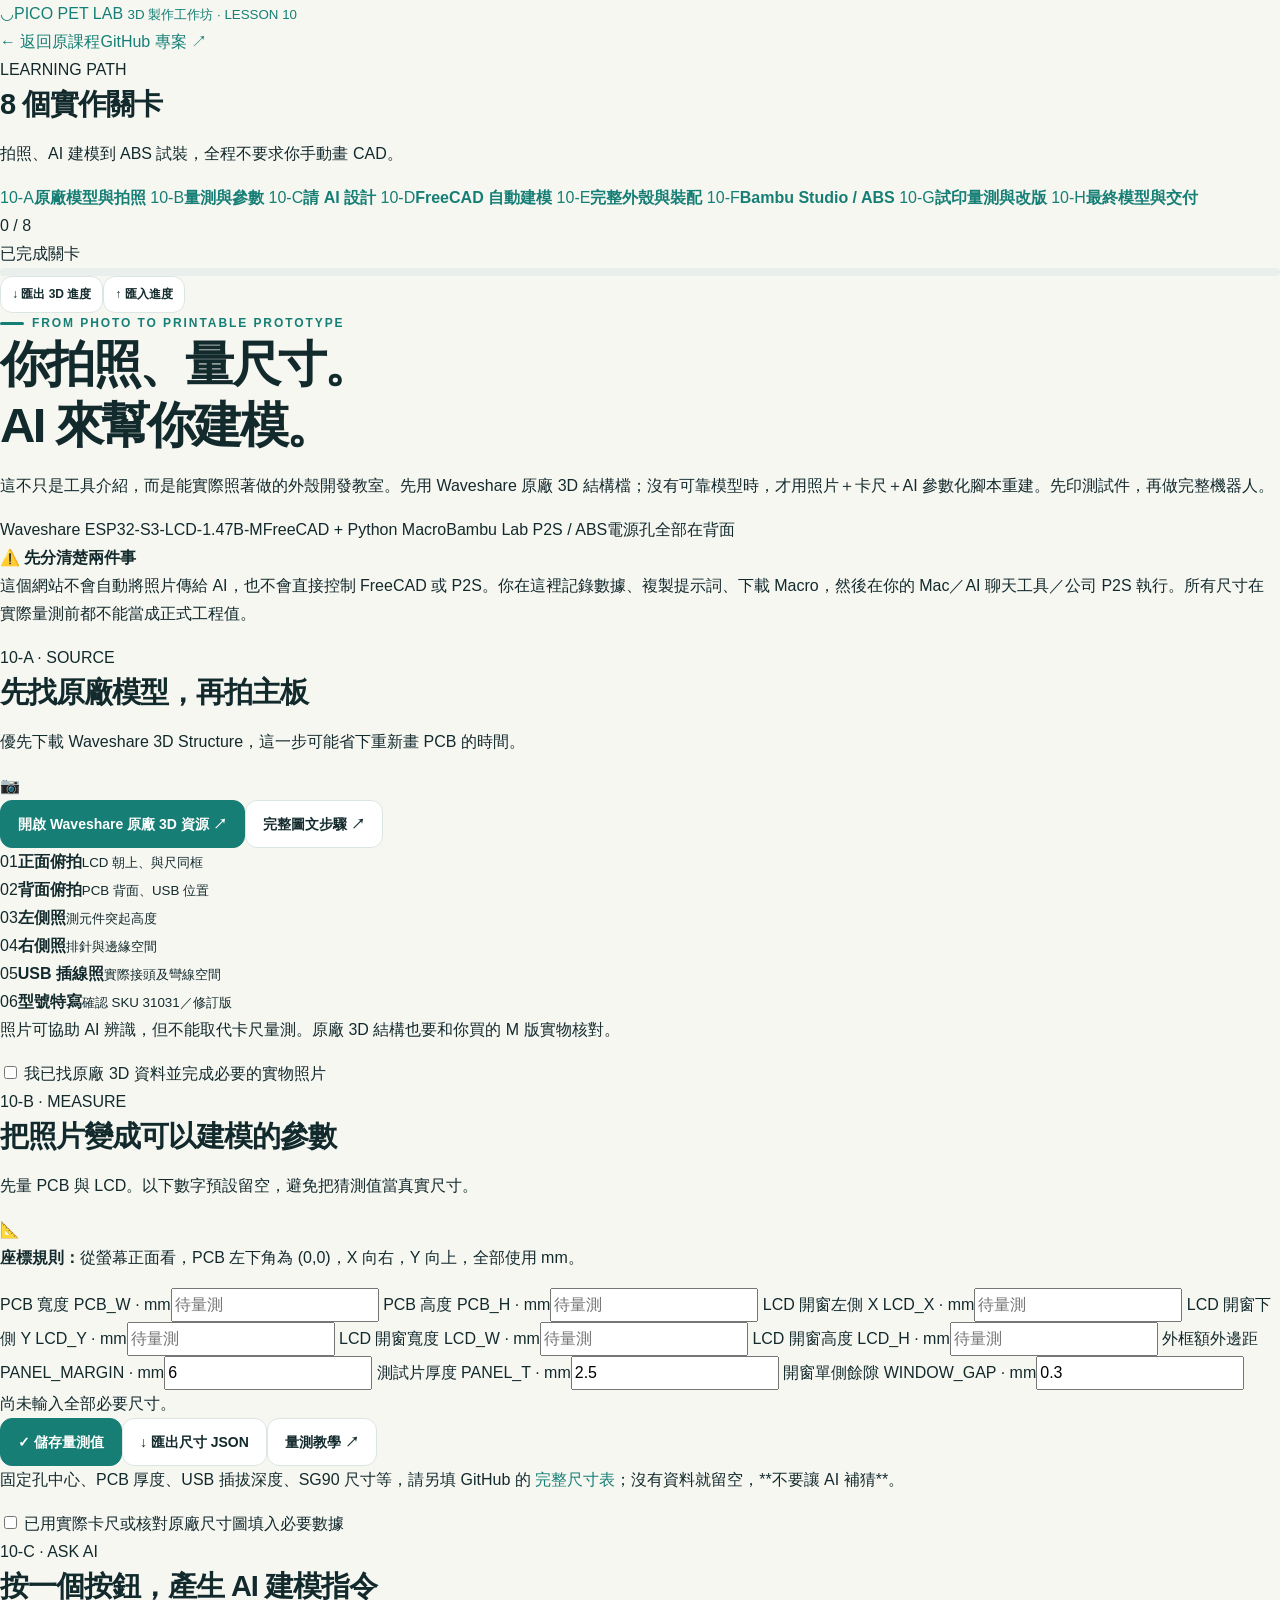
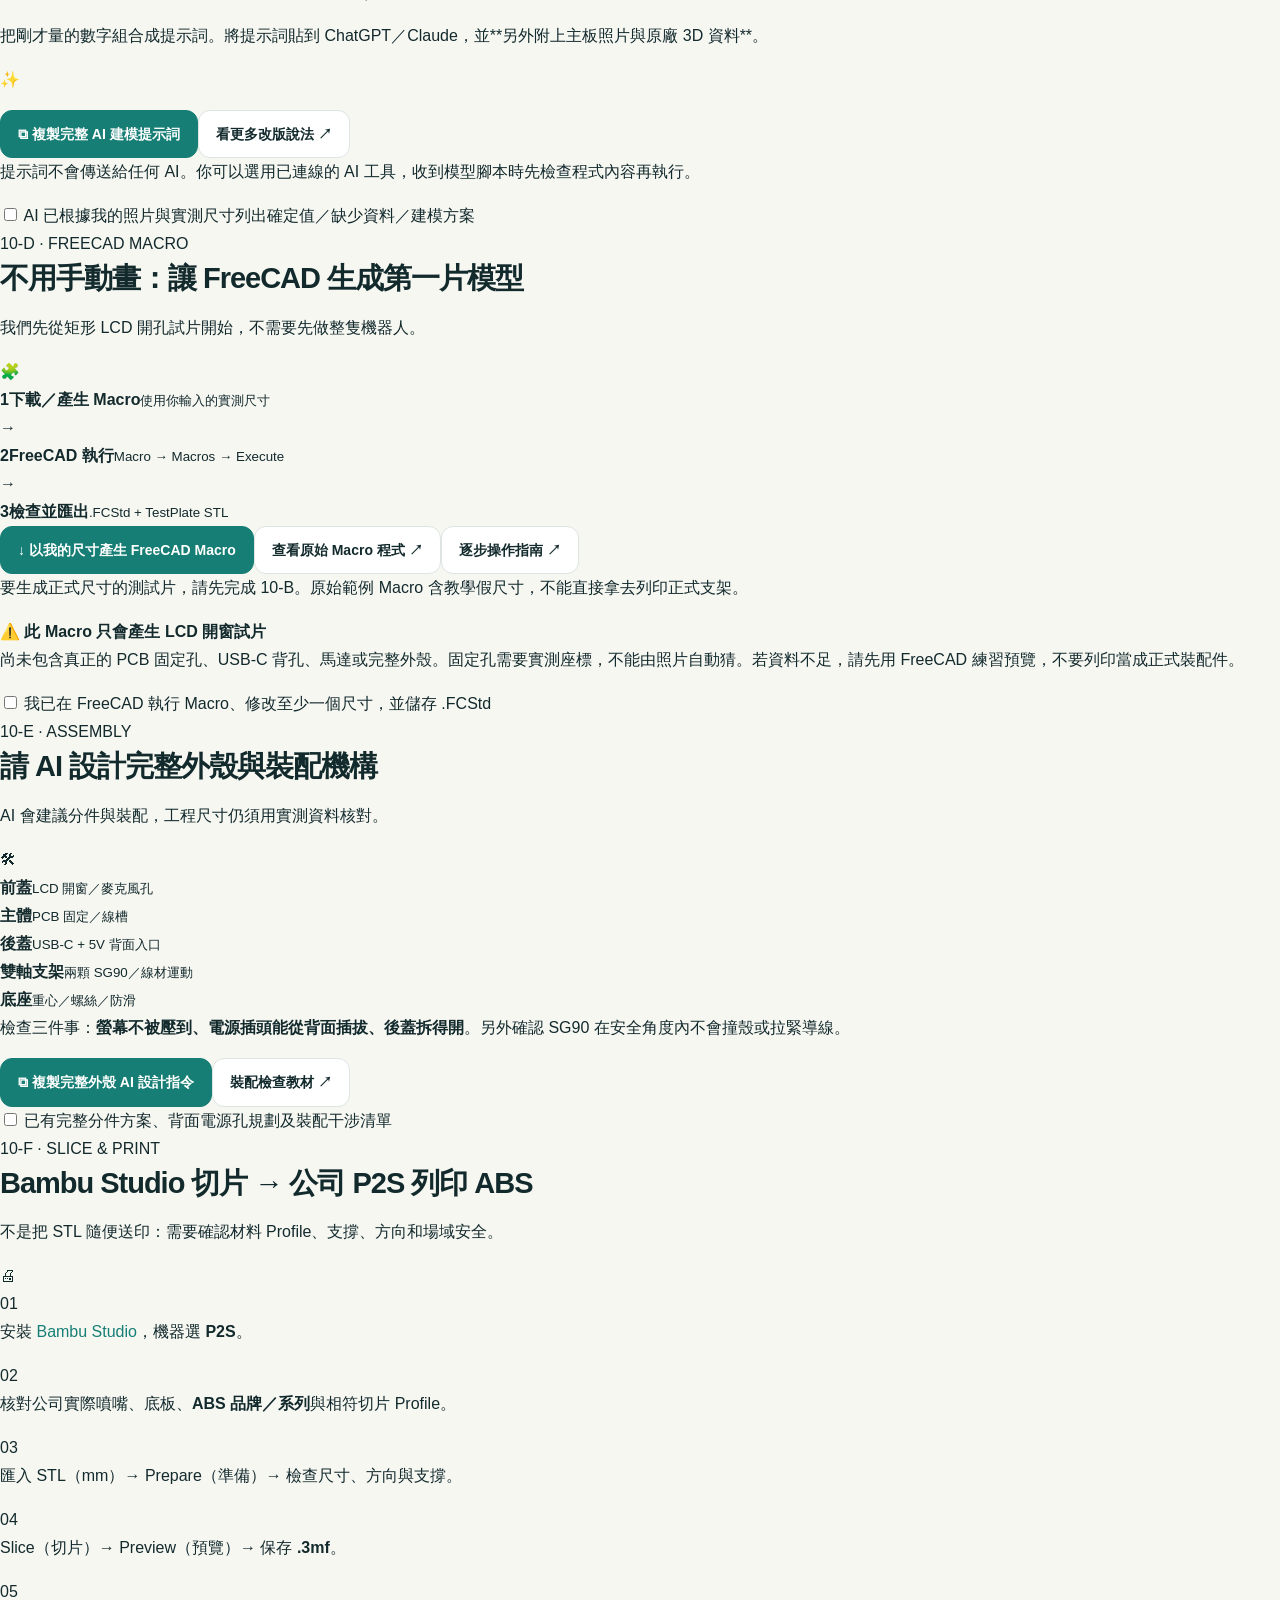
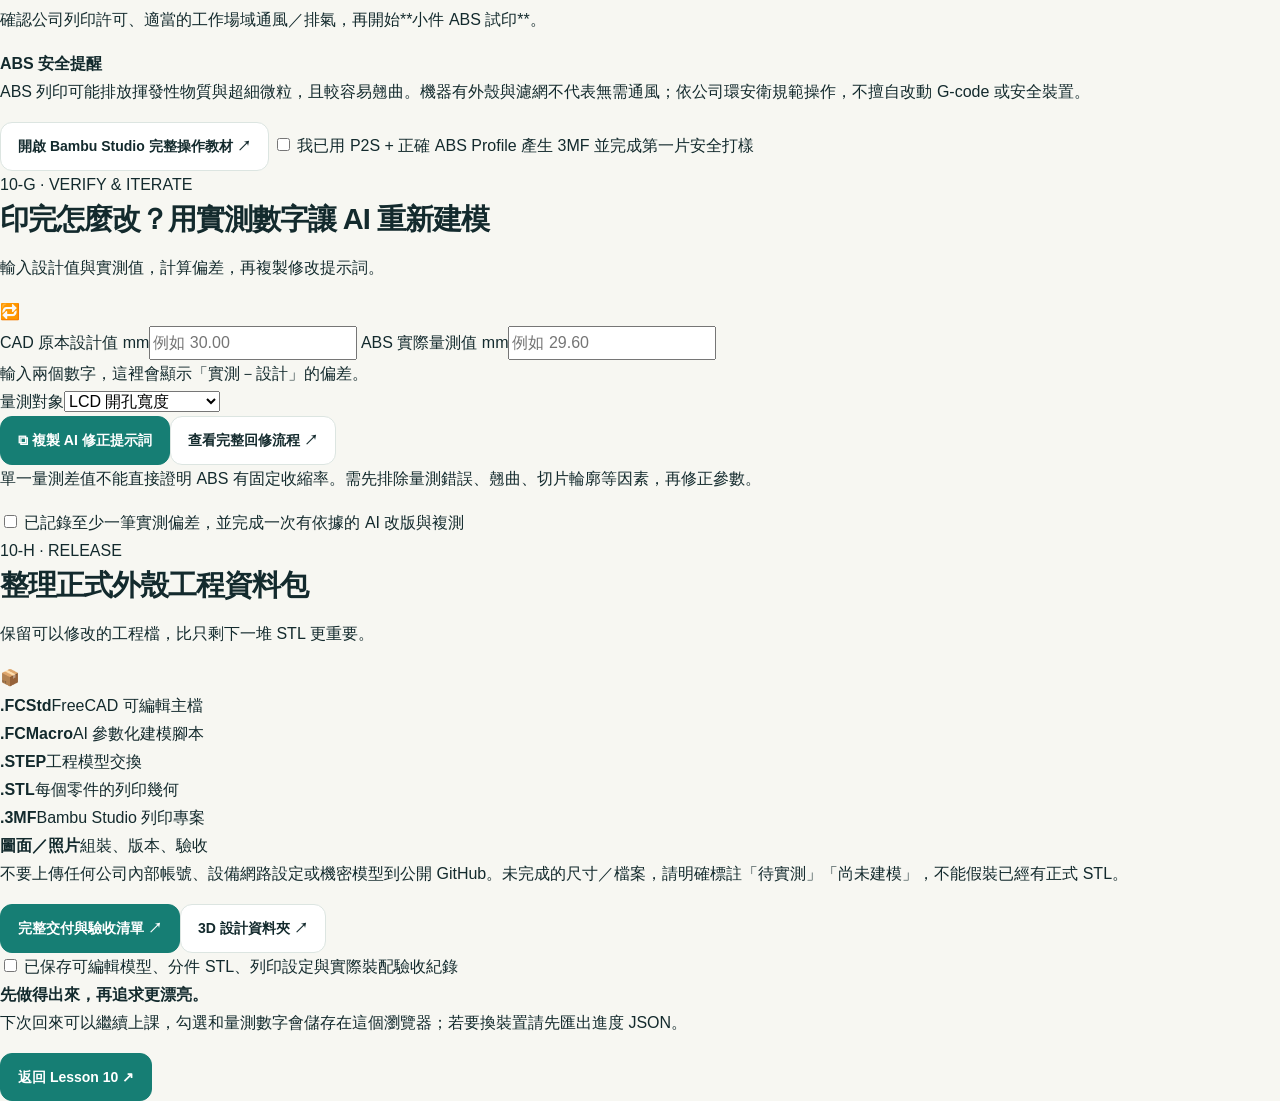
==== 3d-design/guide/index.html @ 080a6f8e "feat(3d): add dedicated eight-stage interactive 3D enclosure workshop" ====
<!doctype html>
<html lang="zh-Hant">
<head>
<meta charset="utf-8">
<meta name="viewport" content="width=device-width,initial-scale=1">
<meta name="theme-color" content="#122C32">
<title>Lesson 10 實作工作坊｜AI 建模 → FreeCAD → ABS / P2S</title>
<meta name="description" content="ESP32 AI 寵物 3D 外殼完整實作：照片、原廠模型、尺寸、AI 提示詞、FreeCAD Macro、ABS 試印與版本管理。">
<link rel="stylesheet" href="../../assets/style.css?v=20261112-desktop-v2">
<link rel="stylesheet" href="./guide.css?v=20261113-full3d-v1">
<script defer src="./guide.js?v=20261113-full3d-v1"></script>
</head>
<body>
<header class="workshop-top">
  <a class="workshop-brand" href="../../index.html"><span class="logo-sign">◡</span><span>PICO PET LAB <small>3D 製作工作坊 · LESSON 10</small></span></a>
  <div class="top-links"><a href="../../lessons/10.html">← 返回原課程</a><a href="https://github.com/wiselifeai/esp32-ai-pet" target="_blank" rel="noopener">GitHub 專案 ↗</a></div>
</header>
<div class="workshop-layout">
  <aside class="workshop-sidebar" aria-label="3D 製作關卡">
    <div class="side-eyebrow">LEARNING PATH</div>
    <h2>8 個實作關卡</h2>
    <p>拍照、AI 建模到 ABS 試裝，全程不要求你手動畫 CAD。</p>
    <nav class="step-nav">
      <a href="#step-a"><span>10-A</span><b>原廠模型與拍照</b><i class="step-led" data-led="a"></i></a>
      <a href="#step-b"><span>10-B</span><b>量測與參數</b><i class="step-led" data-led="b"></i></a>
      <a href="#step-c"><span>10-C</span><b>請 AI 設計</b><i class="step-led" data-led="c"></i></a>
      <a href="#step-d"><span>10-D</span><b>FreeCAD 自動建模</b><i class="step-led" data-led="d"></i></a>
      <a href="#step-e"><span>10-E</span><b>完整外殼與裝配</b><i class="step-led" data-led="e"></i></a>
      <a href="#step-f"><span>10-F</span><b>Bambu Studio / ABS</b><i class="step-led" data-led="f"></i></a>
      <a href="#step-g"><span>10-G</span><b>試印量測與改版</b><i class="step-led" data-led="g"></i></a>
      <a href="#step-h"><span>10-H</span><b>最終模型與交付</b><i class="step-led" data-led="h"></i></a>
    </nav>
    <div class="sidebar-summary"><div class="summary-number"><span id="done-count">0</span><span> / 8</span></div><div>已完成關卡</div><div class="progress-track"><div class="progress-fill" id="overall-bar"></div></div><button class="btn smallbtn" id="export-3d-progress">↓ 匯出 3D 進度</button><label class="btn smallbtn file-label" for="import-3d-progress">↑ 匯入進度</label><input type="file" id="import-3d-progress" accept=".json,application/json" hidden></div>
  </aside>
  <main class="workshop-main">
    <div class="workshop-intro">
      <div class="eyebrow">FROM PHOTO TO PRINTABLE PROTOTYPE</div>
      <h1>你拍照、量尺寸。<br><span>AI 來幫你建模。</span></h1>
      <p>這不只是工具介紹，而是能實際照著做的外殼開發教室。先用 Waveshare 原廠 3D 結構檔；沒有可靠模型時，才用照片＋卡尺＋AI 參數化腳本重建。先印測試件，再做完整機器人。</p>
      <div class="hero-tags"><span>Waveshare ESP32-S3-LCD-1.47B-M</span><span>FreeCAD + Python Macro</span><span>Bambu Lab P2S / ABS</span><span>電源孔全部在背面</span></div>
      <div class="notice"><strong>⚠️ 先分清楚兩件事</strong><p>這個網站不會自動將照片傳給 AI，也不會直接控制 FreeCAD 或 P2S。你在這裡記錄數據、複製提示詞、下載 Macro，然後在你的 Mac／AI 聊天工具／公司 P2S 執行。所有尺寸在實際量測前都不能當成正式工程值。</p></div>
    </div>
    <div class="workshop-content">
      <section id="step-a" class="workshop-card" data-step="a">
        <div class="step-head"><div><span class="step-tag">10-A · SOURCE</span><h2>先找原廠模型，再拍主板</h2><p>優先下載 Waveshare 3D Structure，這一步可能省下重新畫 PCB 的時間。</p></div><span class="step-emoji">📷</span></div>
        <div class="action-row"><a class="btn primary" href="https://docs.waveshare.com/ESP32-S3-LCD-1.47B/Resources-And-Documents" target="_blank" rel="noopener">開啟 Waveshare 原廠 3D 資源 ↗</a><a class="btn" href="../tutorials/01_照片蒐集與原廠模型.md" target="_blank">完整圖文步驟 ↗</a></div>
        <div class="photo-grid">
          <div><span>01</span><strong>正面俯拍</strong><small>LCD 朝上、與尺同框</small></div>
          <div><span>02</span><strong>背面俯拍</strong><small>PCB 背面、USB 位置</small></div>
          <div><span>03</span><strong>左側照</strong><small>測元件突起高度</small></div>
          <div><span>04</span><strong>右側照</strong><small>排針與邊緣空間</small></div>
          <div><span>05</span><strong>USB 插線照</strong><small>實際接頭及彎線空間</small></div>
          <div><span>06</span><strong>型號特寫</strong><small>確認 SKU 31031／修訂版</small></div>
        </div>
        <p class="note">照片可協助 AI 辨識，但不能取代卡尺量測。原廠 3D 結構也要和你買的 M 版實物核對。</p>
        <label class="step-check"><input type="checkbox" data-finished="a"> 我已找原廠 3D 資料並完成必要的實物照片</label>
      </section>

      <section id="step-b" class="workshop-card" data-step="b">
        <div class="step-head"><div><span class="step-tag">10-B · MEASURE</span><h2>把照片變成可以建模的參數</h2><p>先量 PCB 與 LCD。以下數字預設留空，避免把猜測值當真實尺寸。</p></div><span class="step-emoji">📐</span></div>
        <p class="axis-hint"><strong>座標規則：</strong>從螢幕正面看，PCB 左下角為 (0,0)，X 向右，Y 向上，全部使用 mm。</p>
        <div class="form-grid">
          <label>PCB 寬度 <span>PCB_W · mm</span><input data-dim="PCB_W" type="number" step="0.01" min="0" placeholder="待量測"></label>
          <label>PCB 高度 <span>PCB_H · mm</span><input data-dim="PCB_H" type="number" step="0.01" min="0" placeholder="待量測"></label>
          <label>LCD 開窗左側 X <span>LCD_X · mm</span><input data-dim="LCD_X" type="number" step="0.01" min="0" placeholder="待量測"></label>
          <label>LCD 開窗下側 Y <span>LCD_Y · mm</span><input data-dim="LCD_Y" type="number" step="0.01" min="0" placeholder="待量測"></label>
          <label>LCD 開窗寬度 <span>LCD_W · mm</span><input data-dim="LCD_W" type="number" step="0.01" min="0" placeholder="待量測"></label>
          <label>LCD 開窗高度 <span>LCD_H · mm</span><input data-dim="LCD_H" type="number" step="0.01" min="0" placeholder="待量測"></label>
          <label>外框額外邊距 <span>PANEL_MARGIN · mm</span><input data-dim="PANEL_MARGIN" type="number" step="0.1" min="0" value="6"></label>
          <label>測試片厚度 <span>PANEL_T · mm</span><input data-dim="PANEL_T" type="number" step="0.1" min="0" value="2.5"></label>
          <label>開窗單側餘隙 <span>WINDOW_GAP · mm</span><input data-dim="WINDOW_GAP" type="number" step="0.05" min="0" value="0.3"></label>
        </div>
        <div id="dims-validation" role="status" class="validation-area">尚未輸入全部必要尺寸。</div>
        <div class="dimensions-actions"><button id="save-dims" class="btn primary">✓ 儲存量測值</button><button id="download-dims" class="btn">↓ 匯出尺寸 JSON</button><a class="btn" href="../tutorials/02_尺寸量測與座標.md" target="_blank">量測教學 ↗</a></div>
        <p class="note">固定孔中心、PCB 厚度、USB 插拔深度、SG90 尺寸等，請另填 GitHub 的 <a href="../specs/measurements.md">完整尺寸表</a>；沒有資料就留空，**不要讓 AI 補猜**。</p>
        <label class="step-check"><input type="checkbox" data-finished="b"> 已用實際卡尺或核對原廠尺寸圖填入必要數據</label>
      </section>

      <section id="step-c" class="workshop-card" data-step="c">
        <div class="step-head"><div><span class="step-tag">10-C · ASK AI</span><h2>按一個按鈕，產生 AI 建模指令</h2><p>把剛才量的數字組合成提示詞。將提示詞貼到 ChatGPT／Claude，並**另外附上主板照片與原廠 3D 資料**。</p></div><span class="step-emoji">✨</span></div>
        <div class="prompt-box"><pre id="prompt-preview" aria-label="AI 建模提示詞"></pre></div>
        <div class="action-row"><button id="copy-prompt" class="btn primary">⧉ 複製完整 AI 建模提示詞</button><a href="../tutorials/03_AI生成建模規格與提示詞.md" class="btn" target="_blank">看更多改版說法 ↗</a></div>
        <p class="note">提示詞不會傳送給任何 AI。你可以選用已連線的 AI 工具，收到模型腳本時先檢查程式內容再執行。</p>
        <label class="step-check"><input type="checkbox" data-finished="c"> AI 已根據我的照片與實測尺寸列出確定值／缺少資料／建模方案</label>
      </section>

      <section id="step-d" class="workshop-card" data-step="d">
        <div class="step-head"><div><span class="step-tag">10-D · FREECAD MACRO</span><h2>不用手動畫：讓 FreeCAD 生成第一片模型</h2><p>我們先從矩形 LCD 開孔試片開始，不需要先做整隻機器人。</p></div><span class="step-emoji">🧩</span></div>
        <div class="flow-panel">
          <div><b>1</b><strong>下載／產生 Macro</strong><small>使用你輸入的實測尺寸</small></div>
          <span>→</span>
          <div><b>2</b><strong>FreeCAD 執行</strong><small>Macro → Macros → Execute</small></div>
          <span>→</span>
          <div><b>3</b><strong>檢查並匯出</strong><small>.FCStd + TestPlate STL</small></div>
        </div>
        <div class="action-row"><button id="download-macro" class="btn primary">↓ 以我的尺寸產生 FreeCAD Macro</button><a class="btn" href="../freecad/LCD_Window_Test.FCMacro" target="_blank">查看原始 Macro 程式 ↗</a><a class="btn" href="../tutorials/04_FreeCAD執行與修正.md" target="_blank">逐步操作指南 ↗</a></div>
        <p id="macro-status" class="validation-area" role="status">要生成正式尺寸的測試片，請先完成 10-B。原始範例 Macro 含教學假尺寸，不能直接拿去列印正式支架。</p>
        <div class="notice"><strong>⚠️ 此 Macro 只會產生 LCD 開窗試片</strong><p>尚未包含真正的 PCB 固定孔、USB-C 背孔、馬達或完整外殼。固定孔需要實測座標，不能由照片自動猜。若資料不足，請先用 FreeCAD 練習預覽，不要列印當成正式裝配件。</p></div>
        <label class="step-check"><input type="checkbox" data-finished="d"> 我已在 FreeCAD 執行 Macro、修改至少一個尺寸，並儲存 .FCStd</label>
      </section>

      <section id="step-e" class="workshop-card" data-step="e">
        <div class="step-head"><div><span class="step-tag">10-E · ASSEMBLY</span><h2>請 AI 設計完整外殼與裝配機構</h2><p>AI 會建議分件與裝配，工程尺寸仍須用實測資料核對。</p></div><span class="step-emoji">🛠</span></div>
        <div class="parts-grid"><div><strong>前蓋</strong><small>LCD 開窗／麥克風孔</small></div><div><strong>主體</strong><small>PCB 固定／線槽</small></div><div><strong>後蓋</strong><small>USB-C + 5V 背面入口</small></div><div><strong>雙軸支架</strong><small>兩顆 SG90／線材運動</small></div><div><strong>底座</strong><small>重心／螺絲／防滑</small></div></div>
        <p>檢查三件事：<strong>螢幕不被壓到、電源插頭能從背面插拔、後蓋拆得開</strong>。另外確認 SG90 在安全角度內不會撞殼或拉緊導線。</p>
        <div class="action-row"><button id="copy-assembly" class="btn primary">⧉ 複製完整外殼 AI 設計指令</button><a class="btn" href="../tutorials/05_外殼分件與裝配檢查.md" target="_blank">裝配檢查教材 ↗</a></div>
        <label class="step-check"><input type="checkbox" data-finished="e"> 已有完整分件方案、背面電源孔規劃及裝配干涉清單</label>
      </section>

      <section id="step-f" class="workshop-card" data-step="f">
        <div class="step-head"><div><span class="step-tag">10-F · SLICE & PRINT</span><h2>Bambu Studio 切片 → 公司 P2S 列印 ABS</h2><p>不是把 STL 隨便送印：需要確認材料 Profile、支撐、方向和場域安全。</p></div><span class="step-emoji">🖨</span></div>
        <div class="mini-steps">
          <div><span>01</span><p>安裝 <a href="https://bambulab.com/en/download/studio" target="_blank" rel="noopener">Bambu Studio</a>，機器選 <strong>P2S</strong>。</p></div>
          <div><span>02</span><p>核對公司實際噴嘴、底板、<strong>ABS 品牌／系列</strong>與相符切片 Profile。</p></div>
          <div><span>03</span><p>匯入 STL（mm）→ Prepare（準備）→ 檢查尺寸、方向與支撐。</p></div>
          <div><span>04</span><p>Slice（切片）→ Preview（預覽）→ 保存 <strong>.3mf</strong>。</p></div>
          <div><span>05</span><p>確認公司列印許可、適當的工作場域通風／排氣，再開始**小件 ABS 試印**。</p></div>
        </div>
        <div class="notice"><strong>ABS 安全提醒</strong><p>ABS 列印可能排放揮發性物質與超細微粒，且較容易翹曲。機器有外殼與濾網不代表無需通風；依公司環安衛規範操作，不擅自改動 G-code 或安全裝置。</p></div>
        <a class="btn" href="../tutorials/06_BambuStudio_ABS列印.md" target="_blank">開啟 Bambu Studio 完整操作教材 ↗</a>
        <label class="step-check"><input type="checkbox" data-finished="f"> 我已用 P2S + 正確 ABS Profile 產生 3MF 並完成第一片安全打樣</label>
      </section>

      <section id="step-g" class="workshop-card" data-step="g">
        <div class="step-head"><div><span class="step-tag">10-G · VERIFY & ITERATE</span><h2>印完怎麼改？用實測數字讓 AI 重新建模</h2><p>輸入設計值與實測值，計算偏差，再複製修改提示詞。</p></div><span class="step-emoji">🔁</span></div>
        <div class="form-grid compact">
          <label>CAD 原本設計值 <span>mm</span><input id="test-designed" type="number" min="0" step="0.01" placeholder="例如 30.00"></label>
          <label>ABS 實際量測值 <span>mm</span><input id="test-measured" type="number" min="0" step="0.01" placeholder="例如 29.60"></label>
        </div>
        <div id="error-result" class="error-card">輸入兩個數字，這裡會顯示「實測－設計」的偏差。</div>
        <label class="field-label" for="test-feature">量測對象</label><select id="test-feature"><option>LCD 開孔寬度</option><option>LCD 開孔高度</option><option>PCB 固定孔中心距</option><option>USB-C 背面開孔</option><option>SG90 支架尺寸</option></select>
        <div class="action-row"><button id="copy-revision" class="btn primary">⧉ 複製 AI 修正提示詞</button><a href="../tutorials/07_ABS試印回修循環.md" class="btn" target="_blank">查看完整回修流程 ↗</a></div>
        <p class="note">單一量測差值不能直接證明 ABS 有固定收縮率。需先排除量測錯誤、翹曲、切片輪廓等因素，再修正參數。</p>
        <label class="step-check"><input type="checkbox" data-finished="g"> 已記錄至少一筆實測偏差，並完成一次有依據的 AI 改版與複測</label>
      </section>

      <section id="step-h" class="workshop-card" data-step="h">
        <div class="step-head"><div><span class="step-tag">10-H · RELEASE</span><h2>整理正式外殼工程資料包</h2><p>保留可以修改的工程檔，比只剩下一堆 STL 更重要。</p></div><span class="step-emoji">📦</span></div>
        <div class="release-grid"><div><strong>.FCStd</strong><span>FreeCAD 可編輯主檔</span></div><div><strong>.FCMacro</strong><span>AI 參數化建模腳本</span></div><div><strong>.STEP</strong><span>工程模型交換</span></div><div><strong>.STL</strong><span>每個零件的列印幾何</span></div><div><strong>.3MF</strong><span>Bambu Studio 列印專案</span></div><div><strong>圖面／照片</strong><span>組裝、版本、驗收</span></div></div>
        <p class="note">不要上傳任何公司內部帳號、設備網路設定或機密模型到公開 GitHub。未完成的尺寸／檔案，請明確標註「待實測」「尚未建模」，不能假裝已經有正式 STL。</p>
        <div class="action-row"><a href="../tutorials/08_版本管理與最終交付.md" class="btn primary" target="_blank">完整交付與驗收清單 ↗</a><a class="btn" href="../README.md" target="_blank">3D 設計資料夾 ↗</a></div>
        <label class="step-check"><input type="checkbox" data-finished="h"> 已保存可編輯模型、分件 STL、列印設定與實際裝配驗收紀錄</label>
      </section>
      <div class="finish-footer"><div><strong>先做得出來，再追求更漂亮。</strong><p>下次回來可以繼續上課，勾選和量測數字會儲存在這個瀏覽器；若要換裝置請先匯出進度 JSON。</p></div><a href="../../lessons/10.html" class="btn primary">返回 Lesson 10 ↗</a></div>
    </div>
  </main>
</div>
<div class="toast" id="guide-toast" role="status" aria-live="polite"></div>
<noscript><div class="no-js">互動功能需要啟用 JavaScript；你仍可透過 <a href="../tutorials/01_照片蒐集與原廠模型.md">GitHub Markdown 教材</a>閱讀完整步驟。</div></noscript>
</body>
</html>
---- assets/style.css ----
:root{--bg:#f7f7f2;--surface:#fff;--surface2:#f0f4f2;--surface3:#e9efec;--ink:#132a2d;--muted:#617679;--line:#dce5e1;--teal:#167f75;--teal2:#e5f5f1;--orange:#ed9e67;--dark:#102b32;--shadow:0 12px 32px rgba(16,49,48,.06);--r:21px;--font:-apple-system,BlinkMacSystemFont,"Noto Sans TC","PingFang TC","Microsoft JhengHei",sans-serif}
*{box-sizing:border-box}html{scroll-behavior:smooth}body{margin:0;background:var(--bg);font-family:var(--font);font-size:16px;line-height:1.75;color:var(--ink)}button,input,textarea,select{font:inherit}button{cursor:pointer}a{color:var(--teal);text-decoration:none}a:hover{text-decoration:underline}button:focus-visible,a:focus-visible,input:focus-visible,textarea:focus-visible,select:focus-visible{outline:3px solid #ffbc80;outline-offset:3px}::selection{background:#bfe9df}
body.dark{--bg:#111d21;--surface:#1b2b30;--surface2:#20363a;--surface3:#2e4448;--ink:#edf6f2;--muted:#b1c5c3;--line:#375057;--teal:#7cdbca;--teal2:#233c3b;--dark:#0b1f25;--shadow:none}
.layout{display:grid;grid-template-columns:268px minmax(0,1fr);min-height:100vh}
.sidebar{background:var(--surface);border-right:1px solid var(--line);position:sticky;top:0;height:100vh;overflow-y:auto;display:flex;flex-direction:column;padding:24px 17px;z-index:10}
.brand{display:flex;gap:12px;align-items:center;padding:4px 9px 20px;font-size:18px;font-weight:900;color:var(--ink);letter-spacing:-.03em}.brand:hover{text-decoration:none}.brand .brandmark{width:41px;height:41px;flex:none;background:#183e42;color:#b5f5e8;border-radius:15px;display:grid;place-items:center;font-size:25px;transform:rotate(-5deg)}.brand small{font-size:11px;letter-spacing:.12em;color:var(--muted);display:block;font-weight:600;line-height:1.3}
.side-label{text-transform:uppercase;font-size:11px;letter-spacing:.16em;font-weight:800;color:var(--muted);padding:10px 14px}.nav-link{display:flex;align-items:center;gap:11px;border-radius:12px;padding:9px 12px;color:var(--muted);font-size:14px;font-weight:600;transition:background .2s,color .2s}.nav-link:hover{background:var(--surface2);color:var(--ink);text-decoration:none}.nav-link.active{background:var(--teal2);color:var(--teal)}.nav-num{font-size:11px;width:27px;flex:none;color:inherit;font-variant-numeric:tabular-nums}.nav-done{margin-left:auto;color:#399d88;font-size:15px}.side-spacer{flex:1}.side-foot{margin-top:18px;border-top:1px solid var(--line);padding:18px 12px 8px;color:var(--muted);font-size:12px}.side-foot a{font-weight:700}
.main{min-width:0}.topbar{position:sticky;top:0;z-index:6;height:72px;padding:12px clamp(20px,4.2vw,64px);display:flex;align-items:center;gap:16px;background:color-mix(in srgb,var(--bg),transparent 6%);backdrop-filter:blur(12px);border-bottom:1px solid var(--line)}.breadcrumb{font-size:13px;color:var(--muted);font-weight:700;white-space:nowrap;overflow:hidden;text-overflow:ellipsis}.top-actions{margin-left:auto;display:flex;align-items:center;gap:8px}.icon-btn{background:var(--surface);border:1px solid var(--line);color:var(--ink);border-radius:12px;width:40px;height:40px;display:grid;place-items:center;font-size:18px}.icon-btn:hover{background:var(--surface2)}.menu-btn{display:none}
.container{max-width:1130px;margin:0 auto;padding:38px clamp(20px,4.2vw,64px) 88px}.eyebrow{font-size:12px;font-weight:800;text-transform:uppercase;letter-spacing:.16em;color:var(--teal);display:flex;align-items:center;gap:8px}.eyebrow:before{content:"";width:24px;height:3px;border-radius:2px;background:var(--teal)}
h1,h2,h3,p{margin-top:0}h1{font-size:clamp(30px,4.5vw,49px);line-height:1.25;letter-spacing:-.055em;font-weight:850;margin-bottom:16px}h2{font-size:clamp(22px,2.4vw,29px);line-height:1.4;letter-spacing:-.035em;margin-bottom:15px}h3{font-size:18px;line-height:1.4;margin-bottom:10px}.lede{font-size:17px;line-height:1.85;color:var(--muted);max-width:720px}.muted{color:var(--muted)}.small{font-size:13px}.bold{font-weight:750}
.hero{background:var(--dark);color:#f3fcf9;border-radius:30px;padding:clamp(24px,4vw,46px);min-height:304px;display:grid;grid-template-columns:1.4fr 1fr;gap:18px;overflow:hidden;position:relative}.hero:after{content:"";position:absolute;width:360px;height:360px;right:-125px;top:-155px;border-radius:50%;border:64px solid rgba(124,219,202,.07)}.hero h1{color:white}.hero .lede{color:#afc5c4}.hero .eyebrow{color:#84dfcb}.hero .eyebrow:before{background:#84dfcb}.hero-actions{display:flex;gap:10px;flex-wrap:wrap;margin-top:23px}.hero-art{display:grid;place-items:center;position:relative;z-index:1}
.pet-shell{position:relative;width:182px;height:160px;background:#f6f5ec;border-radius:58px 58px 46px 46px;box-shadow:inset -11px -10px 0 #d7e3db,0 19px 0 -10px #799492;display:grid;place-items:center;transform:rotate(-5deg);animation:float 4s ease-in-out infinite}.pet-screen{width:143px;height:121px;background:#203f46;border-radius:29px;display:flex;flex-direction:column;align-items:center;justify-content:center;gap:15px}.pet-eyes{display:flex;gap:36px}.pet-eyes i{display:block;width:18px;height:29px;border-radius:20px;background:#8de9d8;box-shadow:0 0 15px #69cfbe55;animation:blink 5s ease-in-out infinite}.pet-mouth{width:24px;height:12px;border-bottom:4px solid #ffc7a4;border-radius:0 0 20px 20px}.pet-feet{height:18px;width:125px;border-radius:6px 6px 14px 14px;background:#8aa4a0;position:absolute;bottom:-23px;left:30px}@keyframes float{50%{transform:translateY(-8px) rotate(-4deg)}}@keyframes blink{0%,91%,96%,100%{transform:scaleY(1)}93%{transform:scaleY(.12)}}
.btn{display:inline-flex;align-items:center;gap:7px;justify-content:center;padding:11px 17px;border:1px solid var(--line);border-radius:12px;background:var(--surface);color:var(--ink);font-weight:750;font-size:14px;min-height:42px;transition:transform .16s,background .16s;text-decoration:none}.btn:hover{transform:translateY(-1px);text-decoration:none;background:var(--surface2)}.btn.primary{background:#167e74;border-color:#167e74;color:#fff}.btn.primary:hover{background:#0b625a}.btn.on-dark{background:#b9f0df;color:#123836;border-color:#b9f0df}.btn.smallbtn{padding:7px 11px;font-size:12px;min-height:34px}.btn.danger{color:#b24c39}.btn:disabled{cursor:not-allowed;opacity:.5}.pill{border-radius:20px;background:var(--teal2);color:var(--teal);font-weight:800;font-size:12px;padding:5px 10px;white-space:nowrap}.pill.warn{background:#fff2e5;color:#9c5f29}.pill.neutral{background:var(--surface2);color:var(--muted)}body.dark .pill.warn{background:#49382b;color:#ffd49e}
.stats{display:grid;grid-template-columns:repeat(3,minmax(0,1fr));gap:16px;margin:26px 0 35px}.stat,.panel,.lesson-card{background:var(--surface);border:1px solid var(--line);border-radius:var(--r);box-shadow:var(--shadow)}.stat{padding:20px 23px}.stat strong{font-size:30px;line-height:1.3;display:block;letter-spacing:-.04em}.stat span{font-size:13px;color:var(--muted)}
.section-header{display:flex;align-items:baseline;justify-content:space-between;gap:15px;margin:35px 0 18px}.section-header h2{margin:0}.section-header span{font-size:13px;color:var(--muted)}.course-grid{display:grid;grid-template-columns:repeat(2,minmax(0,1fr));gap:14px}.lesson-card{padding:23px;display:flex;flex-direction:column;gap:12px;transition:transform .18s,border-color .18s}.lesson-card:hover{border-color:#93d1c3;transform:translateY(-3px)}.card-meta{display:flex;align-items:center;gap:9px;flex-wrap:wrap}.round-icon{background:var(--surface2);border-radius:13px;color:var(--teal);font-size:19px;display:grid;place-items:center;width:43px;height:43px}.lesson-card h3{margin:3px 0 0}.lesson-card p{font-size:14px;color:var(--muted);margin:0;flex:1}.card-bottom{border-top:1px solid var(--line);padding-top:13px;display:flex;justify-content:space-between;align-items:center;gap:8px;font-size:13px}.progress-track{height:8px;background:var(--surface3);border-radius:15px;overflow:hidden}.progress-fill{height:100%;background:linear-gradient(90deg,#209d85,#7cdbca);border-radius:15px;width:0;transition:width .4s}
.panel{padding:clamp(20px,3vw,30px);margin-bottom:16px}.panel-head{display:flex;align-items:flex-start;justify-content:space-between;gap:16px;margin-bottom:15px}.panel-head p{margin-bottom:0}.section-number{font-size:12px;font-weight:800;color:var(--teal);letter-spacing:.12em;margin-bottom:8px}.section-text{color:var(--muted);margin:4px 0 16px}.bullet-points{padding-left:21px;margin:12px 0 0}.bullet-points li{margin:7px 0}.bullet-points li::marker{color:var(--teal)}
.lesson-header{margin-bottom:25px}.lesson-header .meta-row{display:flex;gap:10px;align-items:center;flex-wrap:wrap;margin-bottom:12px}.goal{border-left:4px solid var(--teal);background:var(--teal2);padding:17px 20px;border-radius:0 12px 12px 0;font-size:15px;margin:20px 0}.meta-tools{display:flex;gap:8px;flex-wrap:wrap}.tool-chip{background:var(--surface2);border:1px solid var(--line);border-radius:10px;padding:5px 10px;color:var(--muted);font-size:12px;font-weight:600}
.code-wrap{border:1px solid #2d5052;background:#142b32;color:#def6ed;border-radius:14px;overflow:hidden;margin:20px 0 14px}.code-toolbar{background:#1f4047;border-bottom:1px solid #35575d;display:flex;align-items:center;justify-content:space-between;padding:8px 13px;font-size:12px;color:#b4d9d6;gap:10px}.code-toolbar button{border:1px solid #517178;background:transparent;color:#d8f4ed;border-radius:8px;padding:4px 10px;font-weight:700}.code-wrap pre{overflow:auto;white-space:pre;tab-size:2;padding:18px;font-family:ui-monospace,SFMono-Regular,Menlo,Monaco,Consolas,monospace;line-height:1.7;font-size:13px;margin:0}
.practice-head{display:flex;align-items:start;justify-content:space-between;gap:10px}.sim-card{padding:20px;background:var(--surface2);border:1px solid var(--line);border-radius:17px;margin-top:15px}.sim-note{margin-top:11px;font-size:12px;color:var(--muted)}.sim-display{border-radius:17px;background:#1d343f;color:#c6f3e8;min-height:150px;padding:22px;display:flex;flex-direction:column;justify-content:center;align-items:center;text-align:center;position:relative;overflow:hidden}.sim-display pre{white-space:pre-wrap;text-align:left;width:100%;font-size:13px;font-family:ui-monospace,monospace;margin:0;color:#baf3db;max-height:180px;overflow:auto}.sim-display .screen-lines{font-weight:700;line-height:1.5;word-break:break-word;max-width:230px}.sim-display .sim-eye-row{display:flex;gap:25px;margin-bottom:16px}.sim-display .sim-eye{width:16px;height:24px;border-radius:20px;background:#91f1dc;transition:height .15s}.sim-display .sim-eye.blinking{height:3px}.sim-display .sim-smile{border-bottom:3px solid #ffba9d;border-radius:0 0 20px 20px;width:28px;height:13px}.sim-toolbar{display:flex;gap:10px;flex-wrap:wrap;margin:12px 0}.sim-toolbar input[type=text],.sim-toolbar select,.sim-toolbar input[type=number]{min-width:0;flex:1;border:1px solid var(--line);background:var(--surface);color:var(--ink);padding:10px 12px;border-radius:11px}.sim-toolbar label{font-size:13px;font-weight:700;color:var(--muted)}.sim-toolbar input[type=range]{width:100%;accent-color:var(--teal)}.sim-status{font-size:12px;color:var(--muted);margin-top:10px;min-height:20px}.sim-widget{background:#1a333e;border:4px solid #c7d6ca;border-radius:24px;color:#d1f7ee;width:172px;min-height:198px;max-height:270px;padding:13px;text-align:center;display:flex;flex-direction:column;gap:12px;align-items:center;justify-content:center;margin:auto;box-shadow:0 12px 24px #0e1b1e35}.sim-widget .sim-eye-row{gap:25px}
.quiz-item{border:1px solid var(--line);border-radius:14px;padding:17px;margin-bottom:12px}.quiz-item strong{display:block;margin-bottom:10px}.quiz-options{display:grid;gap:7px}.quiz-option{background:var(--surface2);color:var(--ink);border:1px solid var(--line);padding:10px 12px;border-radius:11px;text-align:left;font-size:14px;line-height:1.5}.quiz-option.selected{border-color:var(--teal);background:var(--teal2)}.quiz-option.correct{border-color:#35a078;background:#e0f6e8;color:#165b44}.quiz-option.wrong{border-color:#d67a5c;background:#fff0e8;color:#9c4c37}body.dark .quiz-option.correct{background:#1d493d;color:#a4f7d5}body.dark .quiz-option.wrong{background:#553729;color:#ffbea2}.quiz-feedback{font-size:13px;margin-top:9px;color:var(--muted)}.check-row{display:flex;gap:11px;align-items:flex-start;border-bottom:1px solid var(--line);padding:12px 3px;cursor:pointer}.check-row:last-child{border-bottom:0}.check-row input{width:19px;height:19px;accent-color:var(--teal);margin-top:5px;flex:none}.check-row span{flex:1}.check-row.completed span{text-decoration:line-through;color:var(--muted)}
textarea.note-field{width:100%;min-height:110px;resize:vertical;background:var(--surface2);color:var(--ink);border:1px solid var(--line);border-radius:13px;padding:14px}.controls{display:flex;gap:9px;flex-wrap:wrap}.challenge{padding:18px;border:1px dashed #d6b88c;background:color-mix(in srgb,var(--orange),transparent 93%);border-radius:13px;margin-top:14px}.challenge strong{display:block;color:var(--ink)}
.lesson-columns{display:grid;grid-template-columns:minmax(0,1fr) 255px;align-items:start;gap:20px}.lesson-side{position:sticky;top:90px}.side-panel{background:var(--surface);border:1px solid var(--line);border-radius:17px;padding:18px;margin-bottom:15px}.side-panel h3{font-size:15px}.side-panel a{display:block;font-size:13px;padding:7px 0;border-top:1px solid var(--line)}.lesson-footer{display:flex;justify-content:space-between;gap:8px;margin-top:28px}.tagline{font-size:12px;color:var(--muted);margin-top:22px}
.banner{background:var(--teal2);border:1px solid var(--line);padding:17px 20px;border-radius:16px;display:flex;gap:14px;align-items:center;margin:20px 0}.banner strong{display:block}.banner p{margin:0;color:var(--muted);font-size:13px}
.modal-back{position:fixed;inset:0;background:#09222388;display:none;align-items:center;justify-content:center;padding:20px;z-index:20}.modal-back.open{display:flex}.modal{background:var(--surface);padding:28px;max-width:530px;width:100%;border-radius:20px;border:1px solid var(--line);box-shadow:0 24px 60px #0004}.modal-head{display:flex;justify-content:space-between;align-items:center;gap:8px}.modal p{color:var(--muted);font-size:14px}.modal input[type=file]{display:block;width:100%;margin:15px 0;padding:10px;border:1px dashed var(--line);border-radius:10px}.toast{position:fixed;z-index:50;bottom:24px;right:24px;background:#183d3b;color:white;border-radius:12px;padding:12px 18px;box-shadow:0 10px 30px #0002;font-weight:650;font-size:14px;max-width:min(380px,90vw);opacity:0;pointer-events:none;transform:translateY(8px);transition:opacity .2s,transform .2s}.toast.show{opacity:1;transform:translateY(0)}
.search-box{display:flex;gap:12px;align-items:center;border:1px solid var(--line);background:var(--surface);padding:10px 15px;border-radius:13px;margin:17px 0 10px}.search-box input{border:0;background:transparent;color:var(--ink);font-size:15px;outline:0;flex:1;width:100%}.empty{padding:28px;color:var(--muted);border:1px dashed var(--line);border-radius:15px;text-align:center}
@media(max-width:1100px){.lesson-columns{grid-template-columns:1fr}.lesson-side{position:static;order:-1;display:grid;grid-template-columns:repeat(2,minmax(0,1fr));gap:12px}.side-panel{margin:0}.side-panel a{display:inline-block;margin-right:12px}}
@media(max-width:850px){.layout{grid-template-columns:1fr}.sidebar{position:fixed;transform:translateX(-110%);transition:transform .2s;width:280px;box-shadow:0 20px 70px #0002}.sidebar.open{transform:translateX(0)}.sidebar-scrim{display:none;position:fixed;inset:0;z-index:9;background:#0d252977}.sidebar-scrim.open{display:block}.menu-btn{display:grid}.topbar{padding:12px 18px}.container{padding:26px 18px 72px}.hero{grid-template-columns:1.3fr .7fr}.course-grid{grid-template-columns:1fr}}
@media(max-width:600px){body{font-size:15px}.hero{grid-template-columns:1fr;min-height:0}.hero-art{margin:14px 0 18px}.hero .pet-shell{transform:scale(.8)}.hero h1{font-size:32px}.stats{grid-template-columns:repeat(3,minmax(0,1fr));gap:8px}.stat{padding:13px}.stat strong{font-size:25px}.stat span{font-size:11px}.lesson-side{grid-template-columns:1fr}.panel{padding:18px}.lesson-footer{flex-direction:column}.lesson-footer .btn{width:100%}.sim-card{padding:12px}.top-actions .btn-text{display:none}.breadcrumb{font-size:12px}.toast{bottom:15px;right:15px}}
@media(prefers-reduced-motion:reduce){*,*:before,*:after{animation:none!important;transition:none!important;scroll-behavior:auto!important}}


/* ================================================================
   PICO PET LAB — DESKTOP / TABLET / MOBILE LAYOUT FIX v2.0
   2026-11-12
   Intent: the original 268px fixed sidebar + 255px article TOC squeezed
   lesson content into a mobile-width column on 900–1250px laptops.
   Breakpoints now follow usable content width instead of device names.
   This layer is appended after the original CSS for safe overrides.
   ================================================================ */

/* All viewport sizes: prevent hidden 1fr minimum-content overflow. */
html { min-width: 320px; }
body { overflow-x: clip; }
.layout, .main, #app, .container, .lesson-content,
.lesson-columns, .panel, .course-grid, .course-grid > *,
.hero > *, .stats > * { min-width: 0; }
.main { width: 100%; }
#app { width: 100%; }
.panel, .stat, .lesson-card { overflow-wrap: anywhere; }
.code-wrap { max-width: 100%; }
.code-wrap pre { max-width: 100%; overflow-x: auto; }
.breadcrumb { min-width: 0; }
.top-actions { flex-shrink: 0; }

/* Desktop: a dedicated workspace, not stretched mobile cards. */
@media (min-width: 1051px) {
  .layout {
    display: grid;
    grid-template-columns: 278px minmax(0, 1fr);
    width: 100%;
  }
  .sidebar {
    display: flex;
    position: sticky;
    top: 0;
    left: auto;
    width: auto;
    height: 100dvh;
    transform: none;
    overflow: auto;
    padding: 28px 16px 20px;
    box-shadow: none;
    z-index: 8;
  }
  .sidebar-scrim { display: none !important; }
  .menu-btn { display: none !important; }
  .main {
    width: 100%;
    min-width: 0;
    background:
      radial-gradient(circle at 85% 4%, rgba(75, 158, 139, .055) 0, transparent 42%),
      var(--bg);
  }
  .topbar {
    height: 76px;
    padding-inline: clamp(32px, 3.5vw, 66px);
    justify-content: space-between;
  }
  .container {
    max-width: 1510px;
    width: 100%;
    margin-inline: auto;
    padding: 43px clamp(32px, 3.5vw, 66px) 105px;
  }
  .hero {
    grid-template-columns: minmax(0, 1.5fr) minmax(250px, .8fr);
    align-items: center;
    min-height: 340px;
    padding: clamp(32px, 3.3vw, 54px);
    gap: clamp(20px, 4vw, 72px);
    border-radius: 28px;
  }
  .hero .lede { max-width: 610px; font-size: 16px; }
  .hero-art { min-height: 225px; }
  .hero .pet-shell { scale: 1.12; }
  .hero-actions { margin-top: 26px; }
  .stats { margin: 27px 0 40px; gap: 17px; }
  .stat { min-height: 120px; padding: 24px 27px; }
  .stat strong { font-size: clamp(28px, 2.5vw, 36px); }
  .section-header { margin-top: 42px; }
  .section-header h2 { font-size: 27px; }
  .course-grid {
    display: grid;
    grid-template-columns: repeat(2, minmax(0, 1fr));
    gap: 20px;
    align-items: stretch;
  }
  .lesson-card { min-height: 257px; padding: 25px 27px; }
  .lesson-card h3 { font-size: 20px; }
  .lesson-card p { font-size: 14px; line-height: 1.8; }
  .card-bottom { align-items: center; }
  .lesson-header { margin-bottom: 32px; }
  .lesson-header h1 { font-size: clamp(37px, 3.4vw, 52px); }
  .lesson-header .lede { font-size: 17px; max-width: 850px; }
  .lesson-columns { grid-template-columns: minmax(0, 1fr); gap: 25px; }
  .lesson-side {
    order: 0;
    position: static;
    display: grid;
    grid-template-columns: repeat(2, minmax(0, 1fr));
    gap: 18px;
    align-items: start;
  }
  .side-panel { margin: 0; }
  .panel { padding: 30px clamp(26px, 3vw, 40px); }
  .panel h2 { font-size: 25px; }
  .section-text { font-size: 16px; max-width: 900px; }
  .bullet-points { max-width: 880px; }
  .sim-card { padding: 24px; }
  .quiz-options {
    grid-template-columns: repeat(2, minmax(0, 1fr));
  }
  .quiz-options .quiz-option:last-child:nth-child(odd) { grid-column: 1 / -1; }
  .side-panel a { font-size: 14px; }
}

/* Wider monitors: 3 course tiles across, with room for reading and TOC. */
@media (min-width: 1560px) {
  .course-grid { grid-template-columns: repeat(3, minmax(0, 1fr)); }
  .lesson-columns {
    grid-template-columns: minmax(0, 1fr) 264px;
    column-gap: 28px;
    align-items: start;
  }
  .lesson-side {
    display: flex;
    flex-direction: column;
    position: sticky;
    top: 94px;
    gap: 16px;
    max-height: calc(100dvh - 108px);
    overflow: auto;
    scrollbar-width: thin;
  }
  .lesson-side .side-panel { width: 100%; }
  .section-text { max-width: 860px; }
}

/* Large laptops and desktop 1360–1559: keep the table of contents at right
   without sacrificing a comfortable 620px+ reading measure. */
@media (min-width: 1360px) and (max-width: 1559px) {
  .lesson-columns {
    grid-template-columns: minmax(0, 1fr) 218px;
    column-gap: 22px;
    align-items: start;
  }
  .lesson-side {
    display: flex;
    flex-direction: column;
    position: sticky;
    top: 90px;
    gap: 14px;
  }
  .lesson-side .side-panel { width: 100%; padding: 15px 16px; }
  .lesson-side .side-panel h3 { font-size: 14px; }
  .lesson-side .side-panel a { font-size: 12px; }
  .panel { padding: 26px clamp(21px, 2vw, 32px); }
}

/* Laptops 1051–1359: reading content gets the full usable main width;
   TOC/reference panels move below rather than compress the tutorial. */
@media (min-width: 1051px) and (max-width: 1359px) {
  .lesson-columns { grid-template-columns: minmax(0, 1fr); }
  .lesson-side { position: static; }
  .lesson-side .side-panel { padding: 19px 22px; }
  .lesson-content { width: 100%; }
  .quiz-options { grid-template-columns: minmax(0, 1fr); }
}

/* Tablet/small window: collapse main navigation early. Unlike old 850px
   breakpoint, a 900px laptop no longer has 2 cramped sidebars. */
@media (min-width: 761px) and (max-width: 1050px) {
  .layout { display: block; grid-template-columns: minmax(0, 1fr); }
  .sidebar {
    position: fixed;
    top: 0;
    left: 0;
    transform: translateX(-110%);
    width: 292px;
    height: 100dvh;
    overflow-y: auto;
    z-index: 12;
    box-shadow: 0 20px 70px #0002;
  }
  .sidebar.open { transform: translateX(0); }
  .sidebar-scrim { display: none; z-index: 11; position: fixed; inset: 0; }
  .sidebar-scrim.open { display: block; }
  .menu-btn { display: grid; }
  .topbar { padding-inline: clamp(22px, 4vw, 40px); }
  .container {
    max-width: 100%;
    padding: 34px clamp(24px, 4vw, 44px) 78px;
  }
  .hero {
    grid-template-columns: minmax(0, 1.35fr) minmax(210px, .65fr);
    min-height: 300px;
    align-items: center;
    padding: 34px;
  }
  .hero h1 { font-size: clamp(31px, 4vw, 42px); }
  .hero .pet-shell { scale: .93; }
  .stats { grid-template-columns: repeat(3, minmax(0, 1fr)); }
  .course-grid { grid-template-columns: repeat(2, minmax(0, 1fr)); gap: 16px; }
  .lesson-columns { grid-template-columns: minmax(0, 1fr); gap: 18px; }
  .lesson-side { position: static; display: grid; order: 0; grid-template-columns: repeat(2, minmax(0, 1fr)); gap: 15px; }
  .side-panel { margin: 0; }
  .panel { padding: 26px; }
}

/* Phones: only this mode uses a single-column touch layout. */
@media (max-width: 760px) {
  .layout { display: block; }
  .sidebar {
    position: fixed; top: 0; left: 0;
    transform: translateX(-110%);
    width: min(308px, 87vw);
    height: 100dvh;
    overflow-y: auto;
    z-index: 12;
  }
  .sidebar.open { transform: translateX(0); }
  .sidebar-scrim { z-index: 11; }
  .topbar { min-height: 68px; }
  .main, .container { min-width: 0; }
  .container { padding: 24px 18px 70px; }
  .hero { grid-template-columns: minmax(0, 1fr); padding: 28px 23px; gap: 9px; }
  .hero h1 { font-size: clamp(29px, 7vw, 38px); }
  .hero-art { min-height: 180px; margin-top: 18px; }
  .hero .pet-shell { scale: .9; }
  .course-grid { grid-template-columns: minmax(0, 1fr); }
  .lesson-columns { grid-template-columns: minmax(0, 1fr); }
  .lesson-side { position: static; order: 0; display: grid; grid-template-columns: minmax(0, 1fr); gap: 12px; }
  .side-panel { margin: 0; }
  .stats { gap: 8px; }
  .stat { padding: 14px 12px; }
  .panel { padding: 18px; }
  .quiz-options { grid-template-columns: 1fr; }
  .top-actions .btn-text { display: none; }
}

/* Independent of device: make forms and code interactive areas resilient. */
@media (hover:hover) and (pointer:fine) {
  .nav-link:hover { background: var(--surface2); }
  .lesson-card:hover { transform: translateY(-3px); }
}
@media (max-width: 390px) {
  .stats { grid-template-columns: repeat(2, minmax(0, 1fr)); }
  .stat:last-child { grid-column: 1 / -1; }
  .hero-actions > * { flex: 1 1 100%; }
}
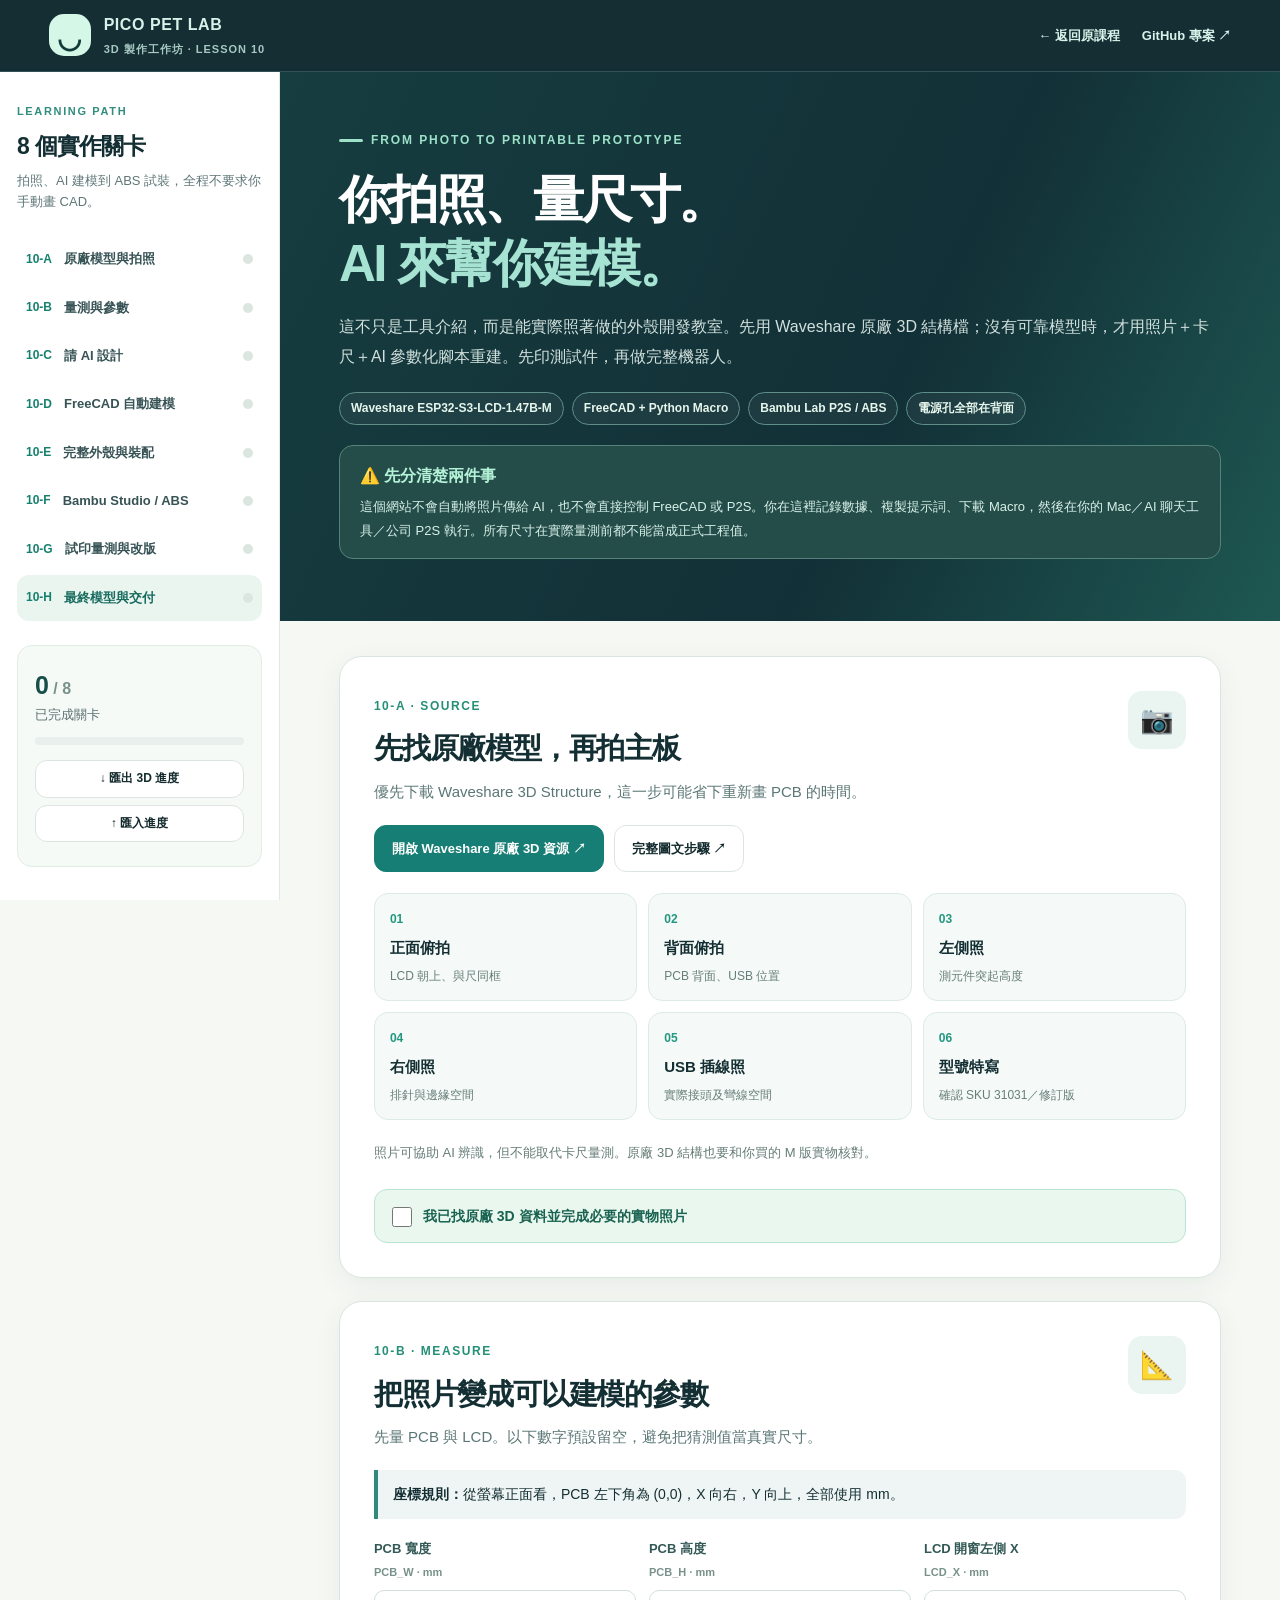
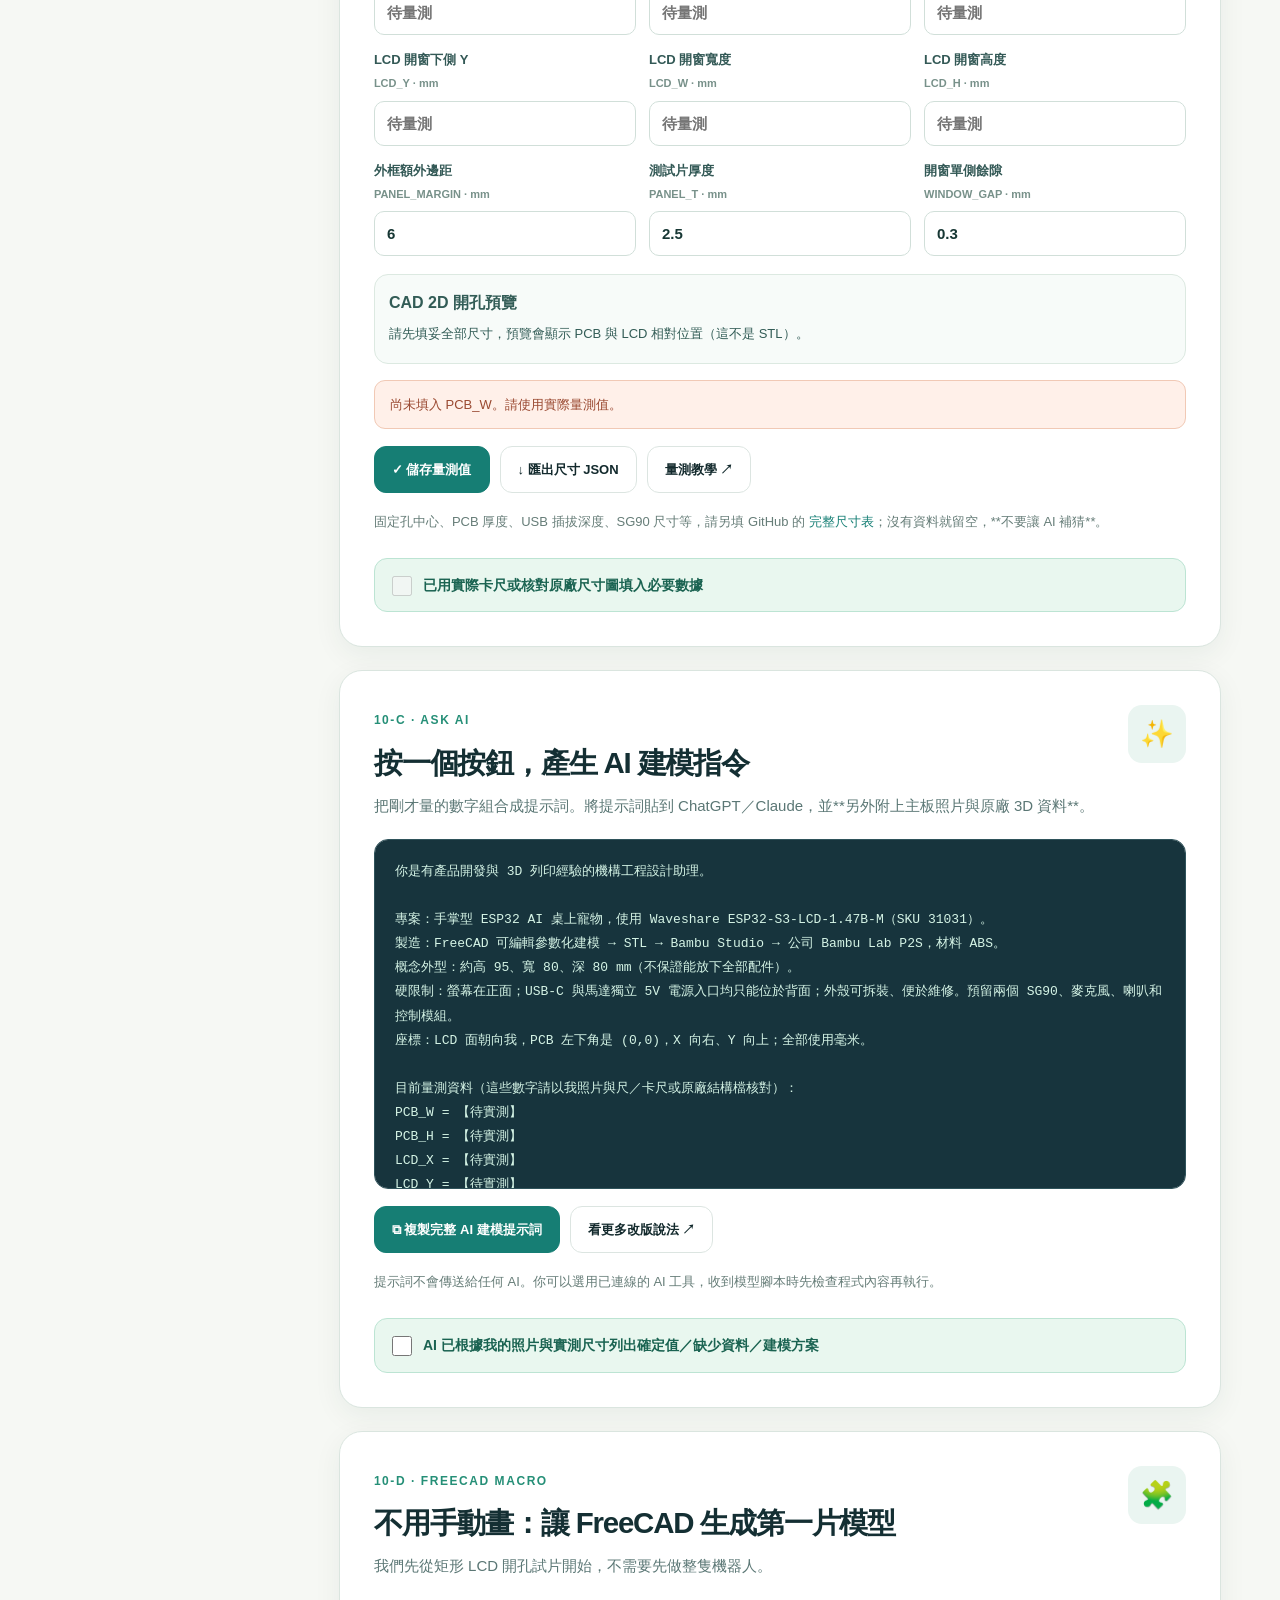
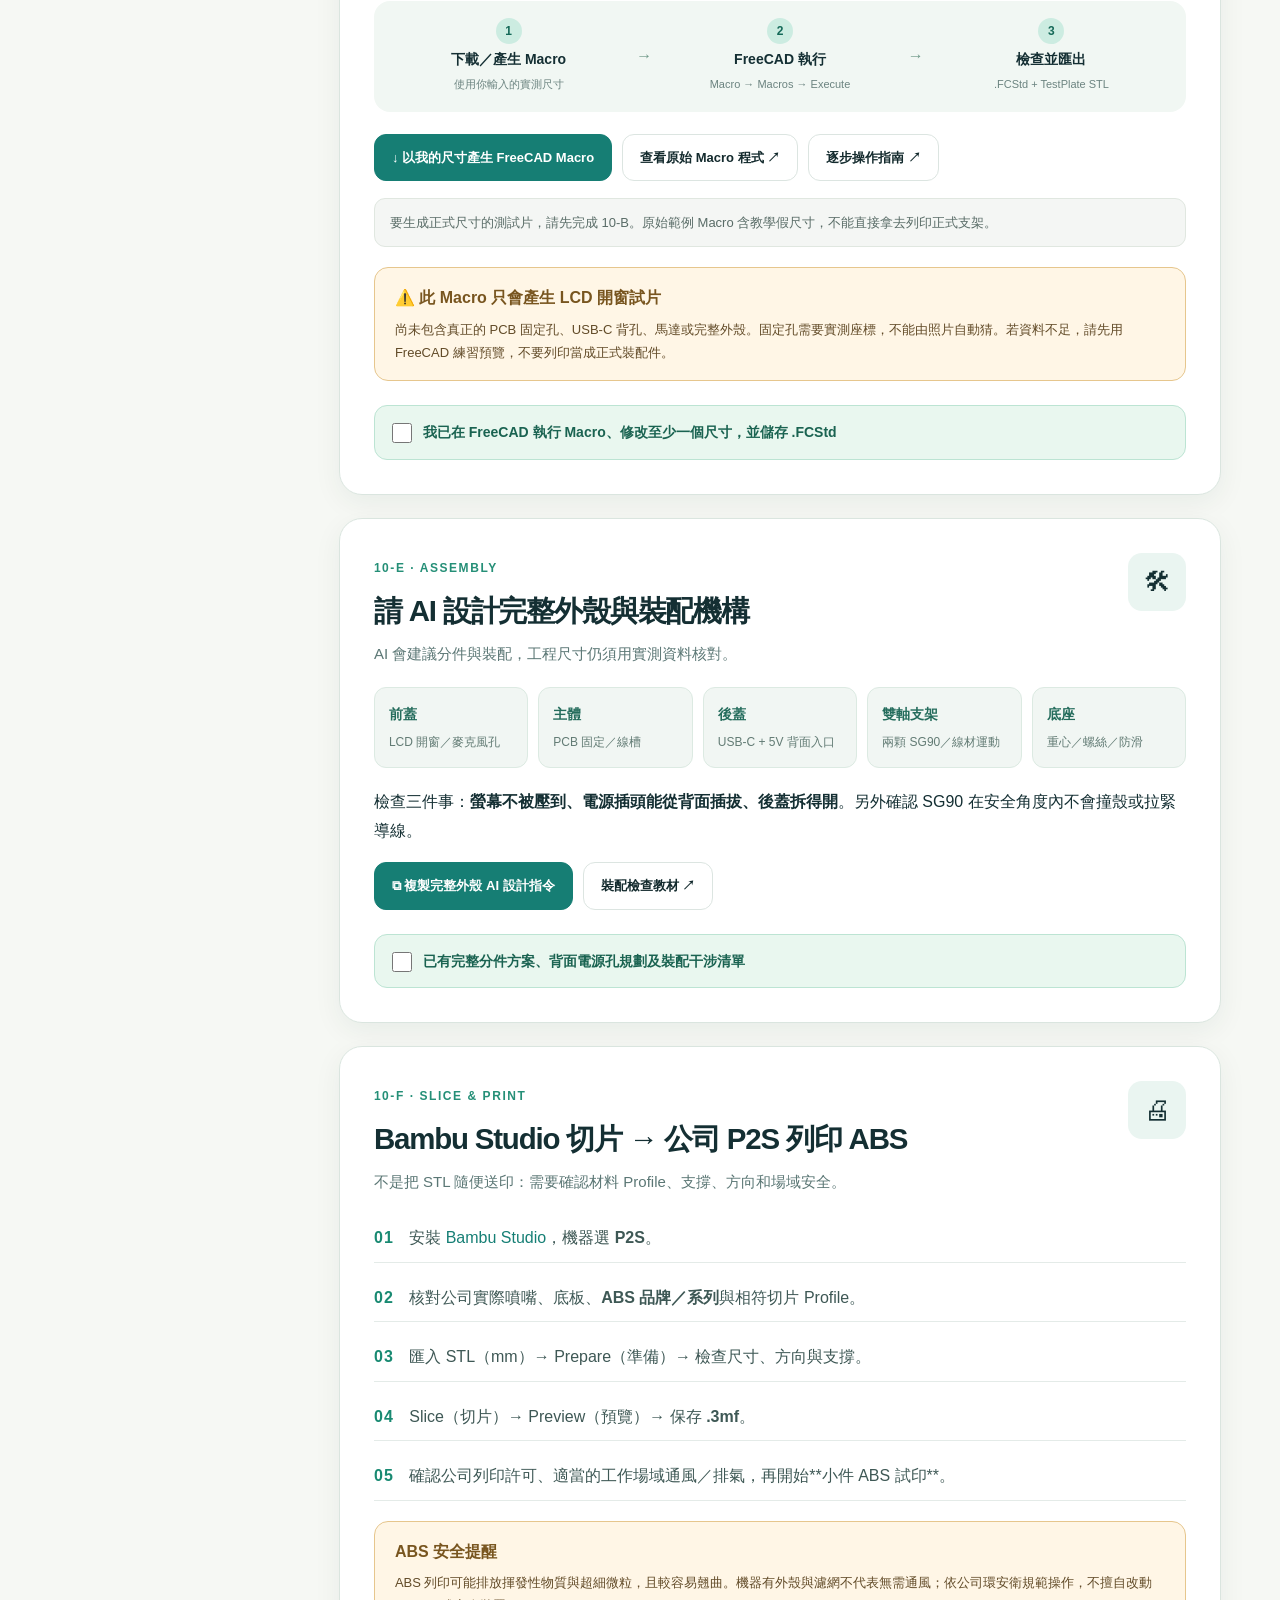
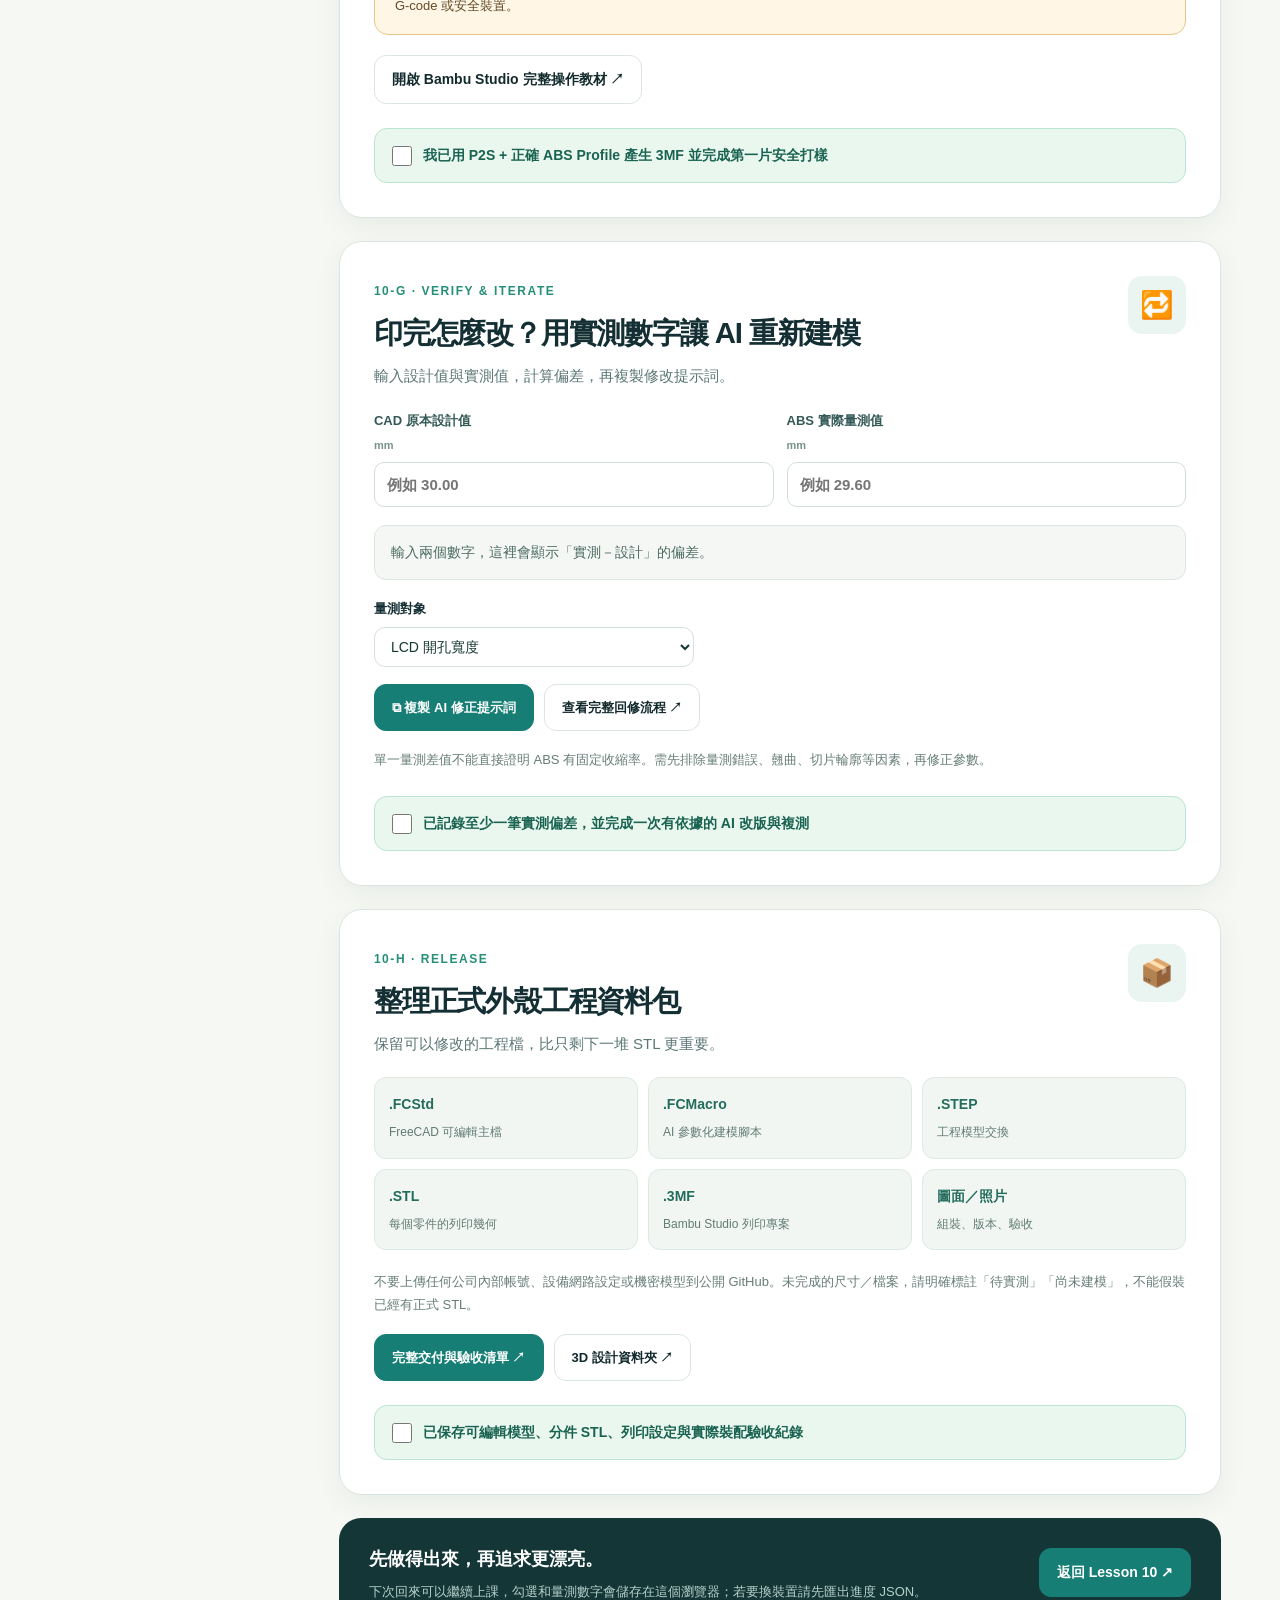
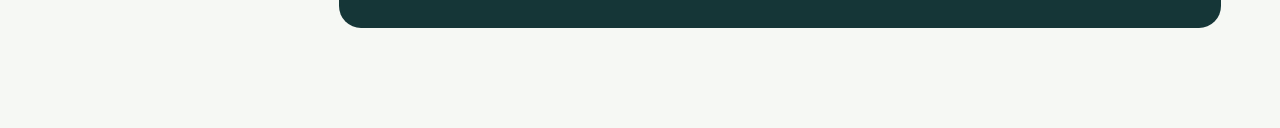
==== commit 2243f92e: "fix(3d): open rich markdown instructions as GitHub rendered pages rather than raw Pages text" ====
--- a/3d-design/guide/index.html
+++ b/3d-design/guide/index.html
@@ -43,7 +43,7 @@
     <div class="workshop-content">
       <section id="step-a" class="workshop-card" data-step="a">
         <div class="step-head"><div><span class="step-tag">10-A · SOURCE</span><h2>先找原廠模型，再拍主板</h2><p>優先下載 Waveshare 3D Structure，這一步可能省下重新畫 PCB 的時間。</p></div><span class="step-emoji">📷</span></div>
-        <div class="action-row"><a class="btn primary" href="https://docs.waveshare.com/ESP32-S3-LCD-1.47B/Resources-And-Documents" target="_blank" rel="noopener">開啟 Waveshare 原廠 3D 資源 ↗</a><a class="btn" href="../tutorials/01_照片蒐集與原廠模型.md" target="_blank">完整圖文步驟 ↗</a></div>
+        <div class="action-row"><a class="btn primary" href="https://docs.waveshare.com/ESP32-S3-LCD-1.47B/Resources-And-Documents" target="_blank" rel="noopener">開啟 Waveshare 原廠 3D 資源 ↗</a><a class="btn" href="https://github.com/wiselifeai/esp32-ai-pet/blob/main/3d-design/tutorials/01_照片蒐集與原廠模型.md" target="_blank">完整圖文步驟 ↗</a></div>
         <div class="photo-grid">
           <div><span>01</span><strong>正面俯拍</strong><small>LCD 朝上、與尺同框</small></div>
           <div><span>02</span><strong>背面俯拍</strong><small>PCB 背面、USB 位置</small></div>
@@ -71,15 +71,15 @@
           <label>開窗單側餘隙 <span>WINDOW_GAP · mm</span><input data-dim="WINDOW_GAP" type="number" step="0.05" min="0" value="0.3"></label>
         </div>
         <div id="dims-validation" role="status" class="validation-area">尚未輸入全部必要尺寸。</div>
-        <div class="dimensions-actions"><button id="save-dims" class="btn primary">✓ 儲存量測值</button><button id="download-dims" class="btn">↓ 匯出尺寸 JSON</button><a class="btn" href="../tutorials/02_尺寸量測與座標.md" target="_blank">量測教學 ↗</a></div>
-        <p class="note">固定孔中心、PCB 厚度、USB 插拔深度、SG90 尺寸等，請另填 GitHub 的 <a href="../specs/measurements.md">完整尺寸表</a>；沒有資料就留空，**不要讓 AI 補猜**。</p>
+        <div class="dimensions-actions"><button id="save-dims" class="btn primary">✓ 儲存量測值</button><button id="download-dims" class="btn">↓ 匯出尺寸 JSON</button><a class="btn" href="https://github.com/wiselifeai/esp32-ai-pet/blob/main/3d-design/tutorials/02_尺寸量測與座標.md" target="_blank">量測教學 ↗</a></div>
+        <p class="note">固定孔中心、PCB 厚度、USB 插拔深度、SG90 尺寸等，請另填 GitHub 的 <a href="https://github.com/wiselifeai/esp32-ai-pet/blob/main/3d-design/specs/measurements.md">完整尺寸表</a>；沒有資料就留空，**不要讓 AI 補猜**。</p>
         <label class="step-check"><input type="checkbox" data-finished="b"> 已用實際卡尺或核對原廠尺寸圖填入必要數據</label>
       </section>
 
       <section id="step-c" class="workshop-card" data-step="c">
         <div class="step-head"><div><span class="step-tag">10-C · ASK AI</span><h2>按一個按鈕，產生 AI 建模指令</h2><p>把剛才量的數字組合成提示詞。將提示詞貼到 ChatGPT／Claude，並**另外附上主板照片與原廠 3D 資料**。</p></div><span class="step-emoji">✨</span></div>
         <div class="prompt-box"><pre id="prompt-preview" aria-label="AI 建模提示詞"></pre></div>
-        <div class="action-row"><button id="copy-prompt" class="btn primary">⧉ 複製完整 AI 建模提示詞</button><a href="../tutorials/03_AI生成建模規格與提示詞.md" class="btn" target="_blank">看更多改版說法 ↗</a></div>
+        <div class="action-row"><button id="copy-prompt" class="btn primary">⧉ 複製完整 AI 建模提示詞</button><a href="https://github.com/wiselifeai/esp32-ai-pet/blob/main/3d-design/tutorials/03_AI生成建模規格與提示詞.md" class="btn" target="_blank">看更多改版說法 ↗</a></div>
         <p class="note">提示詞不會傳送給任何 AI。你可以選用已連線的 AI 工具，收到模型腳本時先檢查程式內容再執行。</p>
         <label class="step-check"><input type="checkbox" data-finished="c"> AI 已根據我的照片與實測尺寸列出確定值／缺少資料／建模方案</label>
       </section>
@@ -93,7 +93,7 @@
           <span>→</span>
           <div><b>3</b><strong>檢查並匯出</strong><small>.FCStd + TestPlate STL</small></div>
         </div>
-        <div class="action-row"><button id="download-macro" class="btn primary">↓ 以我的尺寸產生 FreeCAD Macro</button><a class="btn" href="../freecad/LCD_Window_Test.FCMacro" target="_blank">查看原始 Macro 程式 ↗</a><a class="btn" href="../tutorials/04_FreeCAD執行與修正.md" target="_blank">逐步操作指南 ↗</a></div>
+        <div class="action-row"><button id="download-macro" class="btn primary">↓ 以我的尺寸產生 FreeCAD Macro</button><a class="btn" href="https://github.com/wiselifeai/esp32-ai-pet/blob/main/3d-design/freecad/LCD_Window_Test.FCMacro" target="_blank">查看原始 Macro 程式 ↗</a><a class="btn" href="https://github.com/wiselifeai/esp32-ai-pet/blob/main/3d-design/tutorials/04_FreeCAD執行與修正.md" target="_blank">逐步操作指南 ↗</a></div>
         <p id="macro-status" class="validation-area" role="status">要生成正式尺寸的測試片，請先完成 10-B。原始範例 Macro 含教學假尺寸，不能直接拿去列印正式支架。</p>
         <div class="notice"><strong>⚠️ 此 Macro 只會產生 LCD 開窗試片</strong><p>尚未包含真正的 PCB 固定孔、USB-C 背孔、馬達或完整外殼。固定孔需要實測座標，不能由照片自動猜。若資料不足，請先用 FreeCAD 練習預覽，不要列印當成正式裝配件。</p></div>
         <label class="step-check"><input type="checkbox" data-finished="d"> 我已在 FreeCAD 執行 Macro、修改至少一個尺寸，並儲存 .FCStd</label>
@@ -103,7 +103,7 @@
         <div class="step-head"><div><span class="step-tag">10-E · ASSEMBLY</span><h2>請 AI 設計完整外殼與裝配機構</h2><p>AI 會建議分件與裝配，工程尺寸仍須用實測資料核對。</p></div><span class="step-emoji">🛠</span></div>
         <div class="parts-grid"><div><strong>前蓋</strong><small>LCD 開窗／麥克風孔</small></div><div><strong>主體</strong><small>PCB 固定／線槽</small></div><div><strong>後蓋</strong><small>USB-C + 5V 背面入口</small></div><div><strong>雙軸支架</strong><small>兩顆 SG90／線材運動</small></div><div><strong>底座</strong><small>重心／螺絲／防滑</small></div></div>
         <p>檢查三件事：<strong>螢幕不被壓到、電源插頭能從背面插拔、後蓋拆得開</strong>。另外確認 SG90 在安全角度內不會撞殼或拉緊導線。</p>
-        <div class="action-row"><button id="copy-assembly" class="btn primary">⧉ 複製完整外殼 AI 設計指令</button><a class="btn" href="../tutorials/05_外殼分件與裝配檢查.md" target="_blank">裝配檢查教材 ↗</a></div>
+        <div class="action-row"><button id="copy-assembly" class="btn primary">⧉ 複製完整外殼 AI 設計指令</button><a class="btn" href="https://github.com/wiselifeai/esp32-ai-pet/blob/main/3d-design/tutorials/05_外殼分件與裝配檢查.md" target="_blank">裝配檢查教材 ↗</a></div>
         <label class="step-check"><input type="checkbox" data-finished="e"> 已有完整分件方案、背面電源孔規劃及裝配干涉清單</label>
       </section>
 
@@ -117,7 +117,7 @@
           <div><span>05</span><p>確認公司列印許可、適當的工作場域通風／排氣，再開始**小件 ABS 試印**。</p></div>
         </div>
         <div class="notice"><strong>ABS 安全提醒</strong><p>ABS 列印可能排放揮發性物質與超細微粒，且較容易翹曲。機器有外殼與濾網不代表無需通風；依公司環安衛規範操作，不擅自改動 G-code 或安全裝置。</p></div>
-        <a class="btn" href="../tutorials/06_BambuStudio_ABS列印.md" target="_blank">開啟 Bambu Studio 完整操作教材 ↗</a>
+        <a class="btn" href="https://github.com/wiselifeai/esp32-ai-pet/blob/main/3d-design/tutorials/06_BambuStudio_ABS列印.md" target="_blank">開啟 Bambu Studio 完整操作教材 ↗</a>
         <label class="step-check"><input type="checkbox" data-finished="f"> 我已用 P2S + 正確 ABS Profile 產生 3MF 並完成第一片安全打樣</label>
       </section>
 
@@ -129,7 +129,7 @@
         </div>
         <div id="error-result" class="error-card">輸入兩個數字，這裡會顯示「實測－設計」的偏差。</div>
         <label class="field-label" for="test-feature">量測對象</label><select id="test-feature"><option>LCD 開孔寬度</option><option>LCD 開孔高度</option><option>PCB 固定孔中心距</option><option>USB-C 背面開孔</option><option>SG90 支架尺寸</option></select>
-        <div class="action-row"><button id="copy-revision" class="btn primary">⧉ 複製 AI 修正提示詞</button><a href="../tutorials/07_ABS試印回修循環.md" class="btn" target="_blank">查看完整回修流程 ↗</a></div>
+        <div class="action-row"><button id="copy-revision" class="btn primary">⧉ 複製 AI 修正提示詞</button><a href="https://github.com/wiselifeai/esp32-ai-pet/blob/main/3d-design/tutorials/07_ABS試印回修循環.md" class="btn" target="_blank">查看完整回修流程 ↗</a></div>
         <p class="note">單一量測差值不能直接證明 ABS 有固定收縮率。需先排除量測錯誤、翹曲、切片輪廓等因素，再修正參數。</p>
         <label class="step-check"><input type="checkbox" data-finished="g"> 已記錄至少一筆實測偏差，並完成一次有依據的 AI 改版與複測</label>
       </section>
@@ -138,7 +138,7 @@
         <div class="step-head"><div><span class="step-tag">10-H · RELEASE</span><h2>整理正式外殼工程資料包</h2><p>保留可以修改的工程檔，比只剩下一堆 STL 更重要。</p></div><span class="step-emoji">📦</span></div>
         <div class="release-grid"><div><strong>.FCStd</strong><span>FreeCAD 可編輯主檔</span></div><div><strong>.FCMacro</strong><span>AI 參數化建模腳本</span></div><div><strong>.STEP</strong><span>工程模型交換</span></div><div><strong>.STL</strong><span>每個零件的列印幾何</span></div><div><strong>.3MF</strong><span>Bambu Studio 列印專案</span></div><div><strong>圖面／照片</strong><span>組裝、版本、驗收</span></div></div>
         <p class="note">不要上傳任何公司內部帳號、設備網路設定或機密模型到公開 GitHub。未完成的尺寸／檔案，請明確標註「待實測」「尚未建模」，不能假裝已經有正式 STL。</p>
-        <div class="action-row"><a href="../tutorials/08_版本管理與最終交付.md" class="btn primary" target="_blank">完整交付與驗收清單 ↗</a><a class="btn" href="../README.md" target="_blank">3D 設計資料夾 ↗</a></div>
+        <div class="action-row"><a href="https://github.com/wiselifeai/esp32-ai-pet/blob/main/3d-design/tutorials/08_版本管理與最終交付.md" class="btn primary" target="_blank">完整交付與驗收清單 ↗</a><a class="btn" href="https://github.com/wiselifeai/esp32-ai-pet/blob/main/3d-design/README.md" target="_blank">3D 設計資料夾 ↗</a></div>
         <label class="step-check"><input type="checkbox" data-finished="h"> 已保存可編輯模型、分件 STL、列印設定與實際裝配驗收紀錄</label>
       </section>
       <div class="finish-footer"><div><strong>先做得出來，再追求更漂亮。</strong><p>下次回來可以繼續上課，勾選和量測數字會儲存在這個瀏覽器；若要換裝置請先匯出進度 JSON。</p></div><a href="../../lessons/10.html" class="btn primary">返回 Lesson 10 ↗</a></div>
@@ -146,6 +146,6 @@
   </main>
 </div>
 <div class="toast" id="guide-toast" role="status" aria-live="polite"></div>
-<noscript><div class="no-js">互動功能需要啟用 JavaScript；你仍可透過 <a href="../tutorials/01_照片蒐集與原廠模型.md">GitHub Markdown 教材</a>閱讀完整步驟。</div></noscript>
+<noscript><div class="no-js">互動功能需要啟用 JavaScript；你仍可透過 <a href="https://github.com/wiselifeai/esp32-ai-pet/blob/main/3d-design/tutorials/01_照片蒐集與原廠模型.md">GitHub Markdown 教材</a>閱讀完整步驟。</div></noscript>
 </body>
 </html>
--- a/3d-design/guide/guide.css
+++ b/3d-design/guide/guide.css
@@ -0,0 +1,21 @@
+
+:root{--wk-ink:#142f33;--wk-mint:#b7e5d8;--wk-line:#e0e9e5;--wk-panel:#fff;--wk-back:#f6f8f4}
+body{background:var(--wk-back);color:var(--wk-ink);font-family:-apple-system,BlinkMacSystemFont,"Noto Sans TC","PingFang TC",sans-serif;font-size:16px;line-height:1.78}
+.workshop-top{background:#142e34;color:#fff;position:sticky;top:0;z-index:30;height:72px;padding:0 clamp(20px,3.8vw,65px);display:flex;align-items:center;justify-content:space-between;gap:12px;border-bottom:1px solid #315157}.workshop-top a{color:#d7f2e9;text-decoration:none}.workshop-brand{display:flex;align-items:center;gap:13px;font-size:16px;font-weight:900;letter-spacing:.035em}.workshop-brand small{display:block;color:#a7c9c2;letter-spacing:.09em;font-size:11px;font-weight:600}.logo-sign{background:#d4f7e7;color:#123b39;width:42px;height:42px;border-radius:15px;display:grid;place-items:center;font-size:28px}.top-links{display:flex;gap:22px;align-items:center;font-size:13px;font-weight:750}.top-links a:hover{text-decoration:underline}
+.workshop-layout{display:grid;grid-template-columns:280px minmax(0,1fr);min-height:calc(100vh - 72px)}.workshop-sidebar{position:sticky;top:72px;align-self:start;height:calc(100dvh - 72px);overflow:auto;background:#fff;border-right:1px solid var(--wk-line);padding:30px 17px 24px}.side-eyebrow{font-size:11px;letter-spacing:.15em;font-weight:800;color:#318e7e}.workshop-sidebar h2{margin:8px 10px 8px 0;font-size:23px;letter-spacing:-.035em}.workshop-sidebar p{font-size:13px;color:#607777;line-height:1.65}.step-nav{display:grid;gap:3px;margin:24px 0}.step-nav a{padding:12px 9px;display:flex;align-items:center;gap:12px;border-radius:12px;color:#375356;transition:background .15s;text-decoration:none}.step-nav a:hover,.step-nav a.current{background:#eaf5f0;color:#176b5e}.step-nav a span{font-weight:900;color:#16806f;font-size:12px;flex:none}.step-nav a b{font-size:13px;line-height:1.4;flex:1}.step-led{height:10px;width:10px;border-radius:50%;background:#dbe6e0;flex:none}.step-led.done{background:#18a480;box-shadow:0 0 0 3px #d7f5e6}
+.sidebar-summary{border:1px solid #e1ede5;background:#f6faf7;border-radius:15px;padding:17px;font-size:13px;color:#5b7373}.sidebar-summary .summary-number{font-size:25px;font-weight:850;color:#174f4b;margin-bottom:-4px}.summary-number span:last-child{font-size:16px;color:#79918c}.sidebar-summary .progress-track{margin:11px 0 15px}.sidebar-summary .btn,.sidebar-summary .file-label{width:100%;margin-bottom:7px;text-align:center;display:flex;justify-content:center}.file-label{cursor:pointer}
+.workshop-main{min-width:0;width:100%}.workshop-intro{padding:58px clamp(26px,4.6vw,78px) 42px;background:linear-gradient(116deg,#163d40 0%,#123037 61%,#1e5852 100%);color:#fff}.workshop-intro .eyebrow{color:#9de2c8}.workshop-intro .eyebrow:before{background:#9de2c8}.workshop-intro h1{font-size:clamp(33px,4vw,57px);letter-spacing:-.05em;line-height:1.24;margin:17px 0}.workshop-intro h1 span{color:#a6e3d2}.workshop-intro>p{font-size:16px;color:#d2e1dd;line-height:1.85;max-width:900px;margin-bottom:20px}.hero-tags{display:flex;gap:8px;flex-wrap:wrap;margin:18px 0 20px}.hero-tags span{border:1px solid #5f8f88;background:#ffffff0c;border-radius:20px;padding:5px 11px;font-size:12px;color:#e6f6ec;font-weight:700}
+.workshop-content{max-width:1340px;margin:0 auto;padding:35px clamp(24px,4.6vw,78px) 100px}.workshop-card{scroll-margin-top:94px;border-radius:23px;border:1px solid #dae5df;background:var(--wk-panel);padding:clamp(22px,3vw,34px);margin-bottom:23px;box-shadow:0 8px 28px #173d3410;min-width:0}.step-head{display:flex;justify-content:space-between;gap:18px;align-items:start;margin-bottom:20px}.step-tag{display:inline-block;color:#258f77;font-weight:900;font-size:12px;letter-spacing:.13em;margin-bottom:10px}.step-head h2{font-size:clamp(23px,2.3vw,30px);margin-bottom:10px;letter-spacing:-.04em}.step-head p{color:#5b7775;margin:0;font-size:15px;line-height:1.75}.step-emoji{font-size:27px;background:#eaf5f1;border-radius:14px;width:58px;height:58px;flex:none;display:grid;place-items:center}.action-row,.dimensions-actions{display:flex;flex-wrap:wrap;gap:10px;margin:17px 0}.action-row .btn,.dimensions-actions .btn{font-size:13px}.photo-grid{display:grid;grid-template-columns:repeat(3,minmax(0,1fr));gap:11px;margin:21px 0}.photo-grid>div{background:#f5f9f7;border:1px solid #dcebe4;border-radius:14px;min-height:105px;padding:15px;display:flex;flex-direction:column;gap:5px}.photo-grid div span{font-size:12px;font-weight:850;color:#239880}.photo-grid strong{font-size:15px}.photo-grid small{color:#667e79;font-size:12px;line-height:1.5}
+.note{color:#667d78;font-size:13px;line-height:1.8;margin:16px 0}.step-check{display:flex;align-items:start;gap:11px;background:#e9f7ef;border:1px solid #bce4d3;border-radius:13px;padding:14px 17px;margin-top:24px;font-weight:750;font-size:14px;color:#1a6351;cursor:pointer}.step-check input{appearance:auto;width:20px;height:20px;accent-color:#187d66;margin:3px 0 0;flex:none}.step-check:has(input:checked){background:#d6f3e5}.axis-hint{background:#eff5f4;border-left:4px solid #30897c;padding:12px 15px;border-radius:0 11px 11px 0;font-size:14px}
+.form-grid{display:grid;grid-template-columns:repeat(3,minmax(0,1fr));gap:13px;margin:18px 0}.form-grid label{font-size:13px;font-weight:800;color:#335956}.form-grid label span{font-size:11px;color:#78918a;display:block;margin:3px 0 7px;font-weight:650}.form-grid input{border:1px solid #d1dfd9;background:white;border-radius:10px;height:45px;width:100%;padding:8px 12px;font-size:15px;color:#173734;font-variant-numeric:tabular-nums}.form-grid input:focus{border-color:#19816d}.form-grid.compact{grid-template-columns:repeat(2,minmax(0,1fr))}
+.validation-area{font-size:13px;padding:12px 15px;border-radius:11px;background:#f4f6f4;color:#596c67;border:1px solid #e0e7e0;margin:16px 0}.validation-area.error{color:#9a4931;background:#fff0e9;border-color:#f1c9b5}.validation-area.ok{color:#167054;background:#e7f7ec;border-color:#bce3cd}
+.prompt-box{border-radius:14px;background:#17343d;border:1px solid #2f535b;overflow:auto;max-height:350px}.prompt-box pre{white-space:pre-wrap;word-break:break-word;color:#d5f4e6;padding:20px;margin:0;font-size:13px;line-height:1.85;font-family:ui-monospace,Menlo,Consolas,monospace}.notice{border:1px solid #e6c68d;background:#fff6e6;color:#624b28;border-radius:14px;padding:16px 20px;margin:20px 0}.notice strong{display:block;color:#78551f;margin-bottom:5px}.notice p{margin:0;font-size:13px;line-height:1.8}.workshop-intro .notice{background:#244d4a;color:#d8f1e8;border-color:#568379}.workshop-intro .notice strong{color:#b4f2d8}
+.flow-panel{display:flex;gap:10px;align-items:center;justify-content:space-between;margin:22px 0;border-radius:16px;background:#f1f7f3;padding:17px}.flow-panel>div{flex:1;display:flex;flex-direction:column;align-items:center;text-align:center;gap:3px}.flow-panel>div b{height:26px;width:26px;display:grid;place-items:center;background:#ccece1;color:#146958;border-radius:50%;font-size:12px}.flow-panel strong{font-size:14px}.flow-panel small{font-size:11px;color:#6c8480}.flow-panel>span{color:#719a8a}
+.parts-grid,.release-grid{display:grid;grid-template-columns:repeat(5,minmax(0,1fr));gap:10px;margin:20px 0}.parts-grid>div,.release-grid>div{background:#f1f6f3;border:1px solid #dceae2;border-radius:12px;padding:14px;display:flex;flex-direction:column;gap:5px}.parts-grid strong,.release-grid strong{color:#246c5c;font-size:14px}.parts-grid small,.release-grid span{font-size:12px;color:#627b74}.release-grid{grid-template-columns:repeat(3,minmax(0,1fr))}
+.mini-steps{display:grid;gap:12px;margin:18px 0}.mini-steps>div{display:flex;align-items:flex-start;gap:15px;padding:9px 0;border-bottom:1px solid #e4ebe8}.mini-steps>div span{font-weight:900;color:#198a72;letter-spacing:.08em}.mini-steps>div p{margin:0;color:#3e5855}.error-card{border:1px solid #dce6e1;border-radius:12px;background:#f4f7f4;padding:14px 16px;font-size:14px;color:#4c6b64;margin:15px 0}.field-label{display:block;font-size:13px;font-weight:800;margin:17px 0 7px}#test-feature{border:1px solid #d6e2da;border-radius:11px;padding:10px 12px;background:white;color:#153733;font-size:14px;max-width:320px;width:100%}.finish-footer{display:flex;align-items:center;justify-content:space-between;gap:24px;background:#153637;color:white;padding:25px 30px;border-radius:22px}.finish-footer strong{font-size:18px}.finish-footer p{font-size:13px;color:#b5d0ca;margin:5px 0 0}.finish-footer .btn{flex:none}.no-js{padding:30px;background:#fff2ca}
+.toast{bottom:20px;right:20px;position:fixed;z-index:50}
+@media(min-width:1520px){.workshop-layout{grid-template-columns:300px minmax(0,1fr)}.workshop-intro h1{font-size:57px}.workshop-content{max-width:1460px}}
+@media(max-width:1040px){.workshop-layout{grid-template-columns:1fr}.workshop-sidebar{position:relative;top:auto;height:auto;border-right:0;border-bottom:1px solid #dce7e1;padding:20px 26px}.workshop-sidebar h2,.workshop-sidebar p{display:none}.step-nav{display:flex;overflow-x:auto;gap:8px;padding-bottom:7px;margin:12px 0}.step-nav a{white-space:nowrap;background:#f1f7f3;padding:9px 13px}.step-nav a b{font-size:12px}.step-nav .step-led{display:none}.sidebar-summary{display:flex;gap:12px;align-items:center;flex-wrap:wrap;background:none;border:0;padding:6px 0 0}.sidebar-summary .summary-number{font-size:20px}.sidebar-summary .progress-track{width:100px;margin:0}.sidebar-summary .btn{width:auto;margin:0}.workshop-intro{padding:40px 32px 35px}.workshop-content{padding:25px 32px 75px}.parts-grid{grid-template-columns:repeat(3,minmax(0,1fr))}}
+@media(max-width:700px){.workshop-top{height:64px;padding:0 15px}.workshop-top .top-links{gap:8px}.top-links a:last-child{display:none}.workshop-brand{font-size:13px}.logo-sign{width:35px;height:35px}.workshop-layout{min-height:0}.workshop-sidebar{padding:15px}.side-eyebrow{display:none}.step-nav{margin:0 0 10px}.step-nav a{flex:none}.step-nav a b{font-size:12px}.sidebar-summary{font-size:11px}.sidebar-summary .summary-number{font-size:18px}.sidebar-summary .progress-track{width:62px}.sidebar-summary .btn{padding:6px 9px;font-size:11px}.workshop-intro{padding:34px 19px}.workshop-intro h1{font-size:33px}.workshop-content{padding:22px 16px 70px}.workshop-card{padding:21px 17px;border-radius:17px;scroll-margin-top:73px}.step-head h2{font-size:22px}.step-emoji{width:44px;height:44px;font-size:21px}.step-head p{font-size:14px}.photo-grid{grid-template-columns:repeat(2,minmax(0,1fr))}.form-grid{grid-template-columns:repeat(2,minmax(0,1fr))}.flow-panel{flex-direction:column}.flow-panel>span{transform:rotate(90deg)}.parts-grid,.release-grid{grid-template-columns:repeat(2,minmax(0,1fr))}.finish-footer{flex-direction:column;align-items:stretch}.finish-footer .btn{width:100%}.hero-tags span{font-size:11px}.action-row .btn{flex:1 1 100%}}
+@media(max-width:420px){.form-grid,.form-grid.compact,.photo-grid{grid-template-columns:1fr}.parts-grid,.release-grid{grid-template-columns:repeat(2,minmax(0,1fr))}}
+@media(prefers-reduced-motion:reduce){*,*:before,*:after{animation:none!important;scroll-behavior:auto!important}}
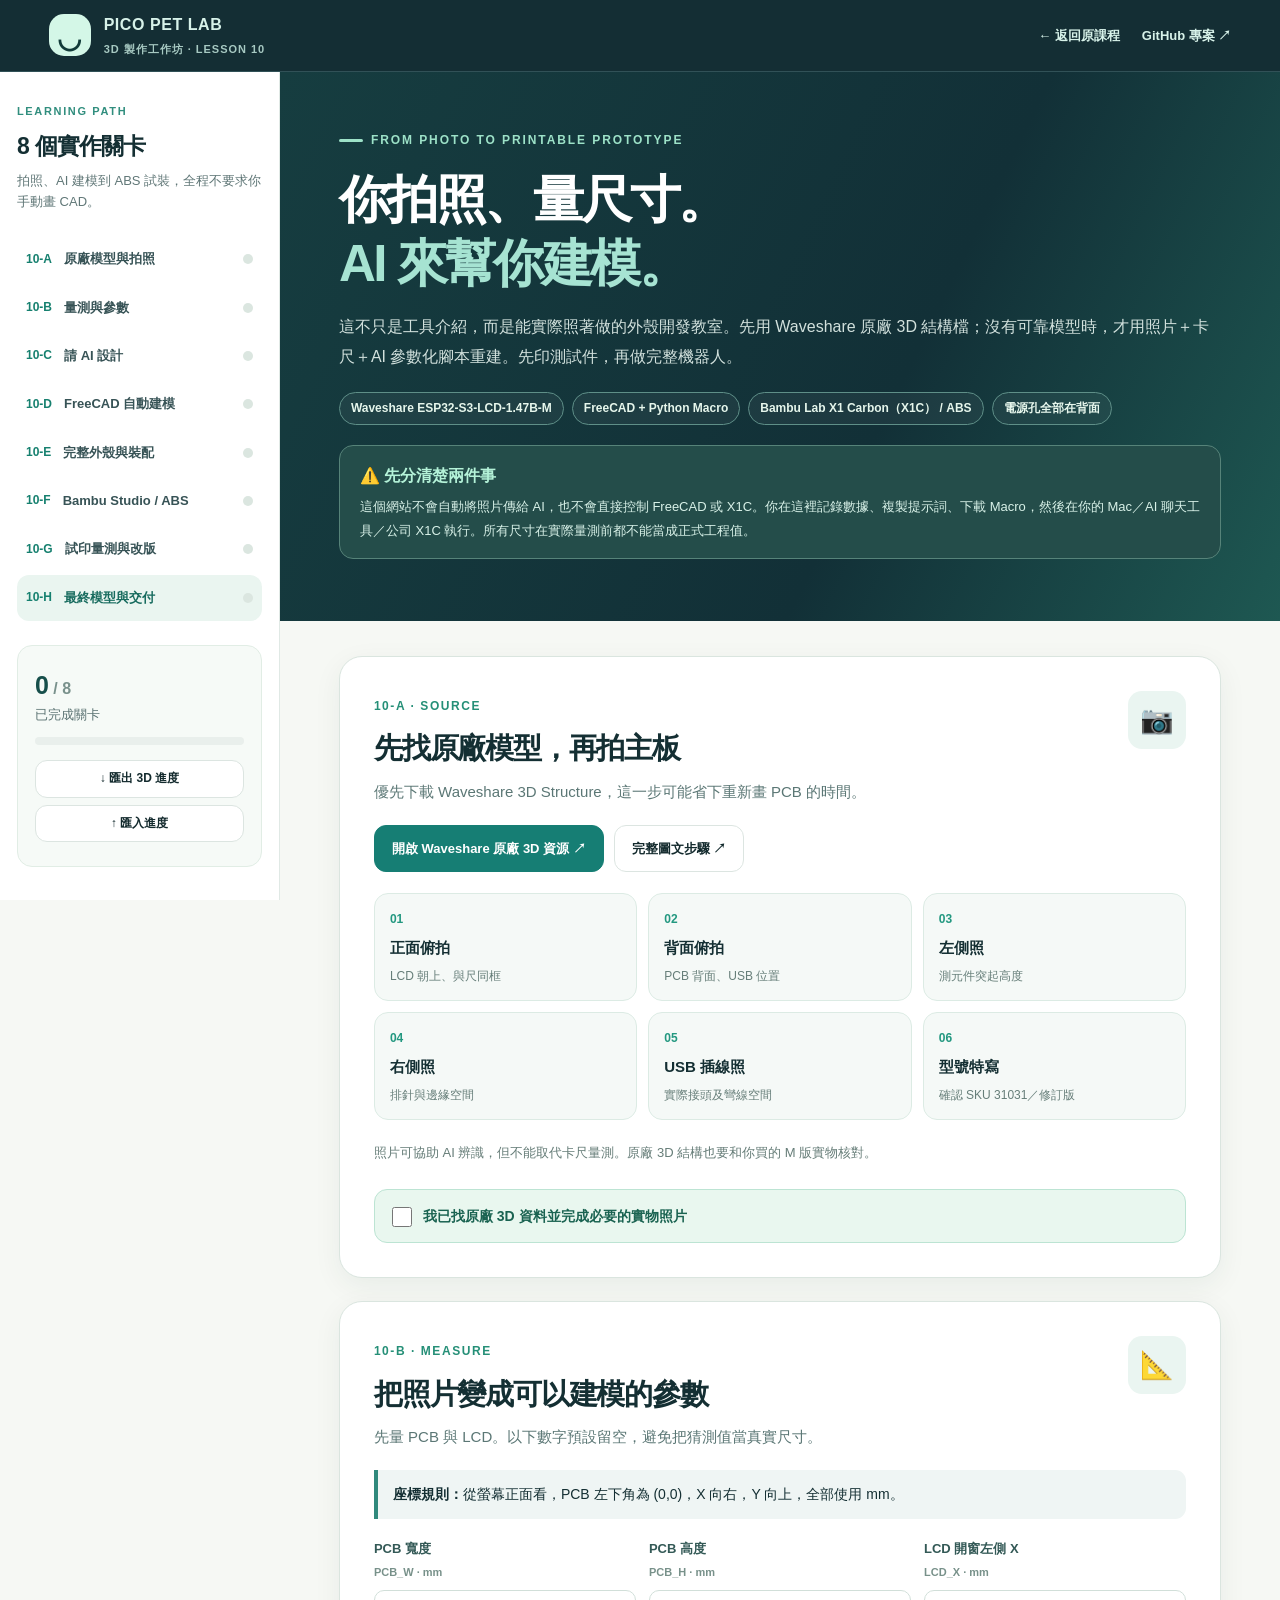
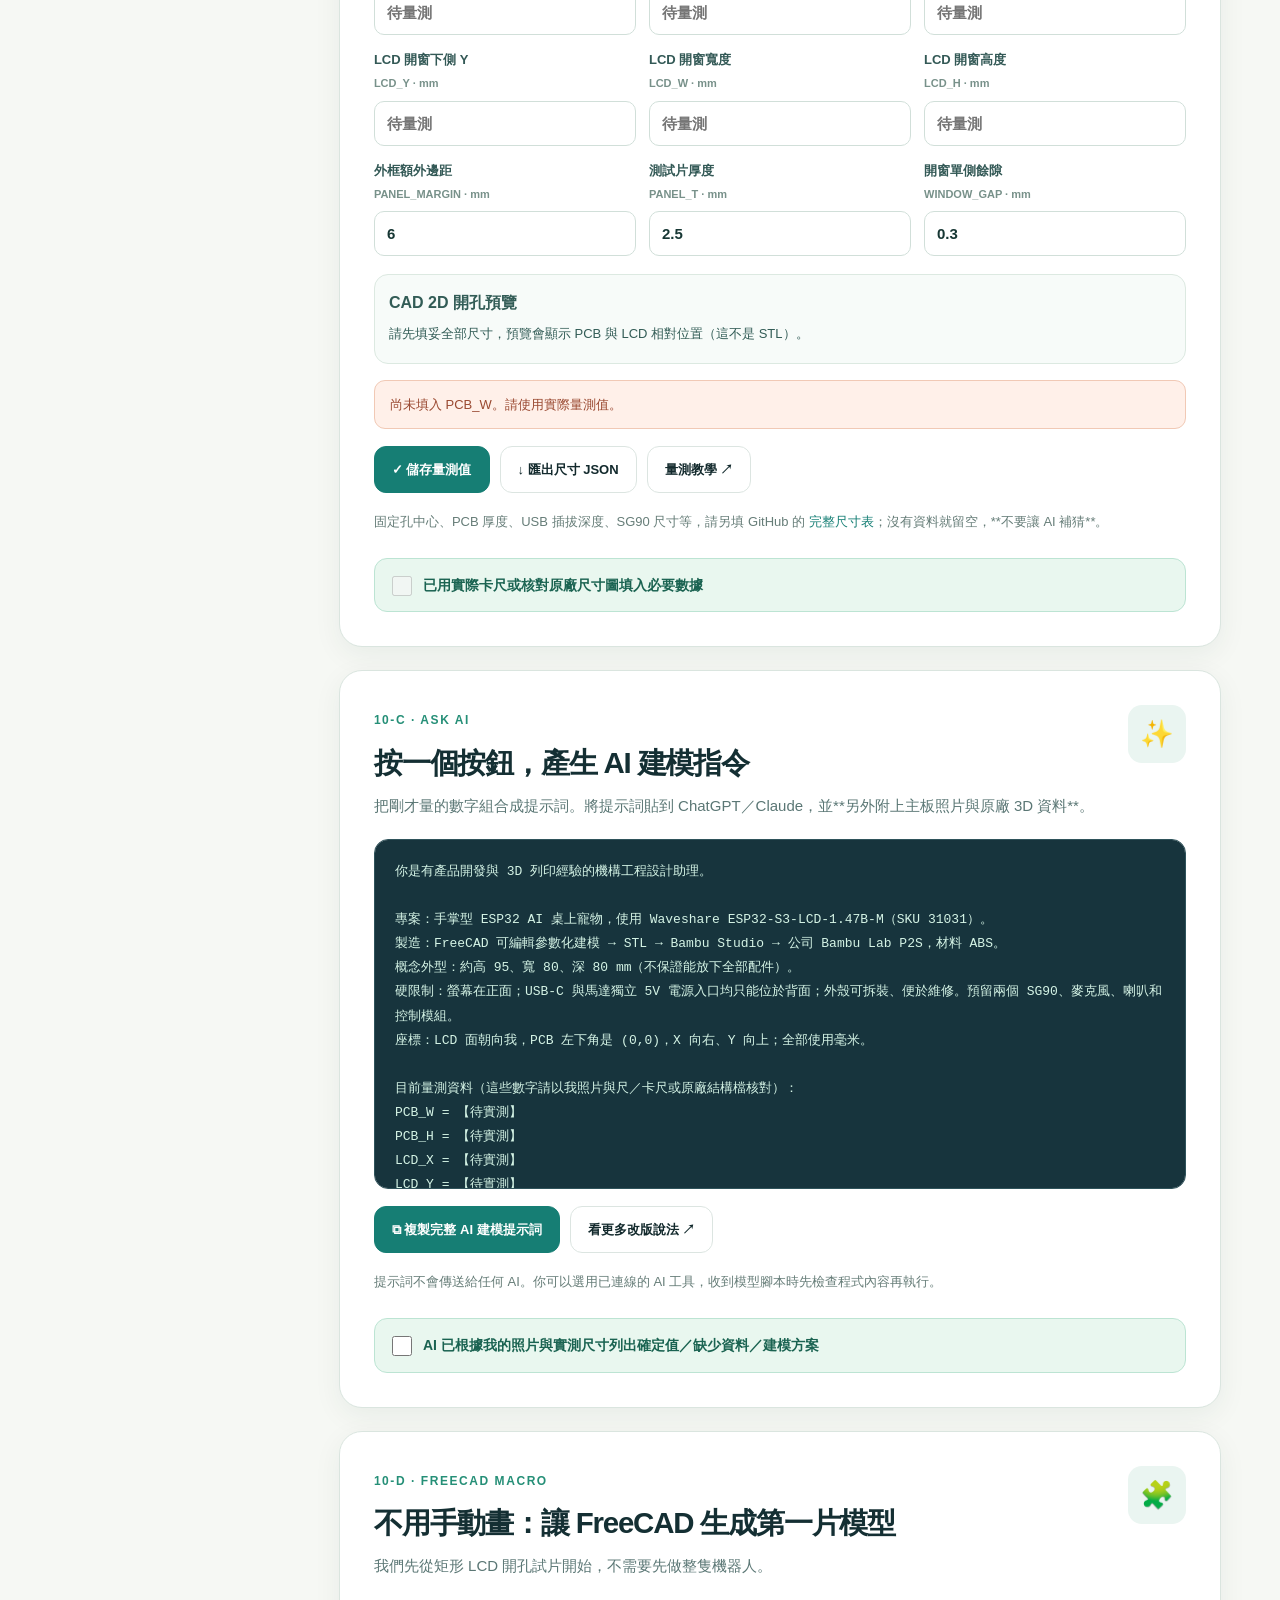
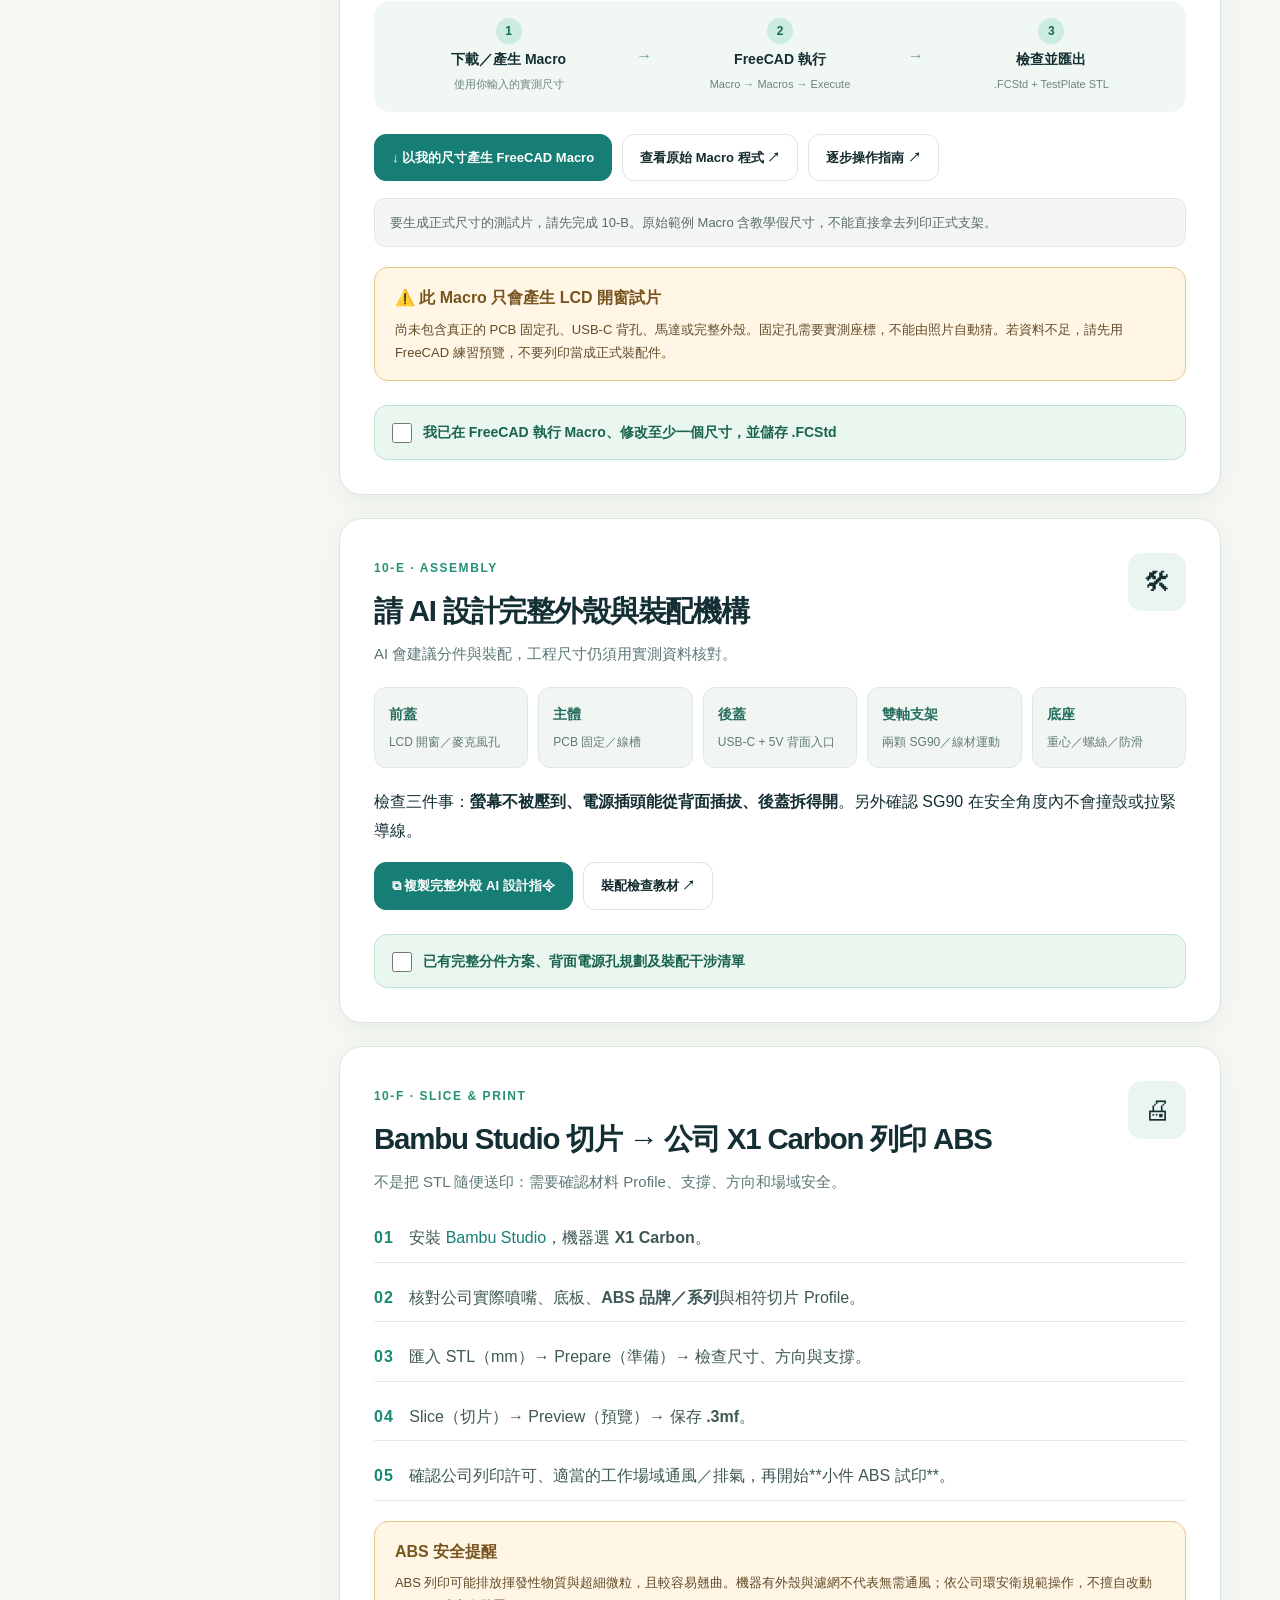
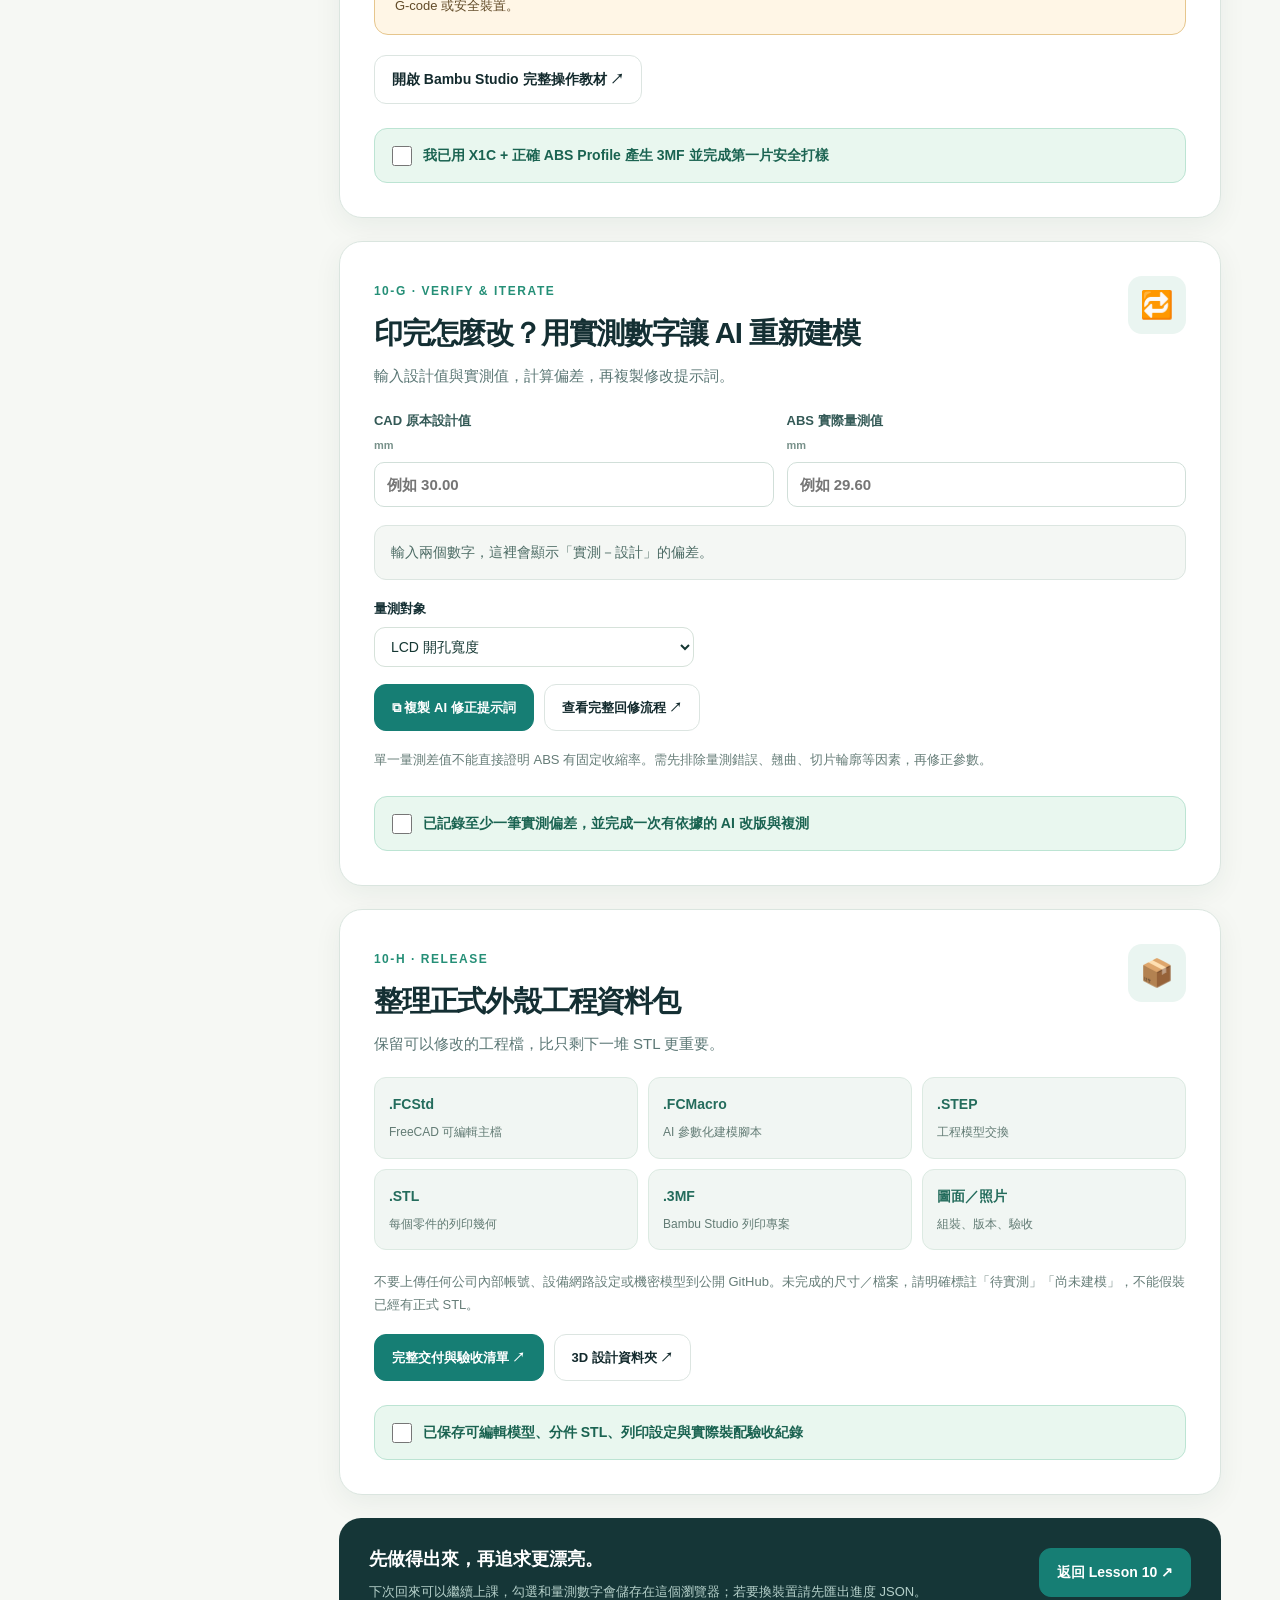
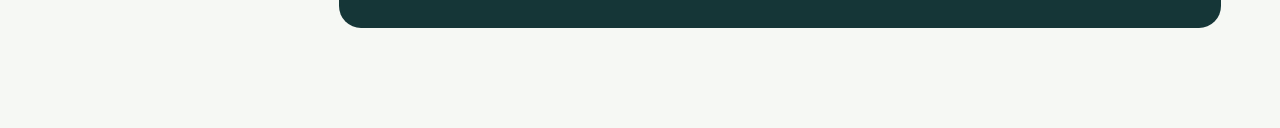
==== commit 3e60ef06: "fix(3d): change workshop and course instructions to actual X1 Carbon" ====
--- a/3d-design/guide/index.html
+++ b/3d-design/guide/index.html
@@ -4,7 +4,7 @@
 <meta charset="utf-8">
 <meta name="viewport" content="width=device-width,initial-scale=1">
 <meta name="theme-color" content="#122C32">
-<title>Lesson 10 實作工作坊｜AI 建模 → FreeCAD → ABS / P2S</title>
+<title>Lesson 10 實作工作坊｜AI 建模 → FreeCAD → ABS / X1C</title>
 <meta name="description" content="ESP32 AI 寵物 3D 外殼完整實作：照片、原廠模型、尺寸、AI 提示詞、FreeCAD Macro、ABS 試印與版本管理。">
 <link rel="stylesheet" href="../../assets/style.css?v=20261112-desktop-v2">
 <link rel="stylesheet" href="./guide.css?v=20261113-full3d-v1">
@@ -37,8 +37,8 @@
       <div class="eyebrow">FROM PHOTO TO PRINTABLE PROTOTYPE</div>
       <h1>你拍照、量尺寸。<br><span>AI 來幫你建模。</span></h1>
       <p>這不只是工具介紹，而是能實際照著做的外殼開發教室。先用 Waveshare 原廠 3D 結構檔；沒有可靠模型時，才用照片＋卡尺＋AI 參數化腳本重建。先印測試件，再做完整機器人。</p>
-      <div class="hero-tags"><span>Waveshare ESP32-S3-LCD-1.47B-M</span><span>FreeCAD + Python Macro</span><span>Bambu Lab P2S / ABS</span><span>電源孔全部在背面</span></div>
-      <div class="notice"><strong>⚠️ 先分清楚兩件事</strong><p>這個網站不會自動將照片傳給 AI，也不會直接控制 FreeCAD 或 P2S。你在這裡記錄數據、複製提示詞、下載 Macro，然後在你的 Mac／AI 聊天工具／公司 P2S 執行。所有尺寸在實際量測前都不能當成正式工程值。</p></div>
+      <div class="hero-tags"><span>Waveshare ESP32-S3-LCD-1.47B-M</span><span>FreeCAD + Python Macro</span><span>Bambu Lab X1 Carbon（X1C） / ABS</span><span>電源孔全部在背面</span></div>
+      <div class="notice"><strong>⚠️ 先分清楚兩件事</strong><p>這個網站不會自動將照片傳給 AI，也不會直接控制 FreeCAD 或 X1C。你在這裡記錄數據、複製提示詞、下載 Macro，然後在你的 Mac／AI 聊天工具／公司 X1C 執行。所有尺寸在實際量測前都不能當成正式工程值。</p></div>
     </div>
     <div class="workshop-content">
       <section id="step-a" class="workshop-card" data-step="a">
@@ -108,9 +108,9 @@
       </section>
 
       <section id="step-f" class="workshop-card" data-step="f">
-        <div class="step-head"><div><span class="step-tag">10-F · SLICE & PRINT</span><h2>Bambu Studio 切片 → 公司 P2S 列印 ABS</h2><p>不是把 STL 隨便送印：需要確認材料 Profile、支撐、方向和場域安全。</p></div><span class="step-emoji">🖨</span></div>
+        <div class="step-head"><div><span class="step-tag">10-F · SLICE & PRINT</span><h2>Bambu Studio 切片 → 公司 X1 Carbon 列印 ABS</h2><p>不是把 STL 隨便送印：需要確認材料 Profile、支撐、方向和場域安全。</p></div><span class="step-emoji">🖨</span></div>
         <div class="mini-steps">
-          <div><span>01</span><p>安裝 <a href="https://bambulab.com/en/download/studio" target="_blank" rel="noopener">Bambu Studio</a>，機器選 <strong>P2S</strong>。</p></div>
+          <div><span>01</span><p>安裝 <a href="https://bambulab.com/en/download/studio" target="_blank" rel="noopener">Bambu Studio</a>，機器選 <strong>X1 Carbon</strong>。</p></div>
           <div><span>02</span><p>核對公司實際噴嘴、底板、<strong>ABS 品牌／系列</strong>與相符切片 Profile。</p></div>
           <div><span>03</span><p>匯入 STL（mm）→ Prepare（準備）→ 檢查尺寸、方向與支撐。</p></div>
           <div><span>04</span><p>Slice（切片）→ Preview（預覽）→ 保存 <strong>.3mf</strong>。</p></div>
@@ -118,7 +118,7 @@
         </div>
         <div class="notice"><strong>ABS 安全提醒</strong><p>ABS 列印可能排放揮發性物質與超細微粒，且較容易翹曲。機器有外殼與濾網不代表無需通風；依公司環安衛規範操作，不擅自改動 G-code 或安全裝置。</p></div>
         <a class="btn" href="https://github.com/wiselifeai/esp32-ai-pet/blob/main/3d-design/tutorials/06_BambuStudio_ABS列印.md" target="_blank">開啟 Bambu Studio 完整操作教材 ↗</a>
-        <label class="step-check"><input type="checkbox" data-finished="f"> 我已用 P2S + 正確 ABS Profile 產生 3MF 並完成第一片安全打樣</label>
+        <label class="step-check"><input type="checkbox" data-finished="f"> 我已用 X1C + 正確 ABS Profile 產生 3MF 並完成第一片安全打樣</label>
       </section>
 
       <section id="step-g" class="workshop-card" data-step="g">
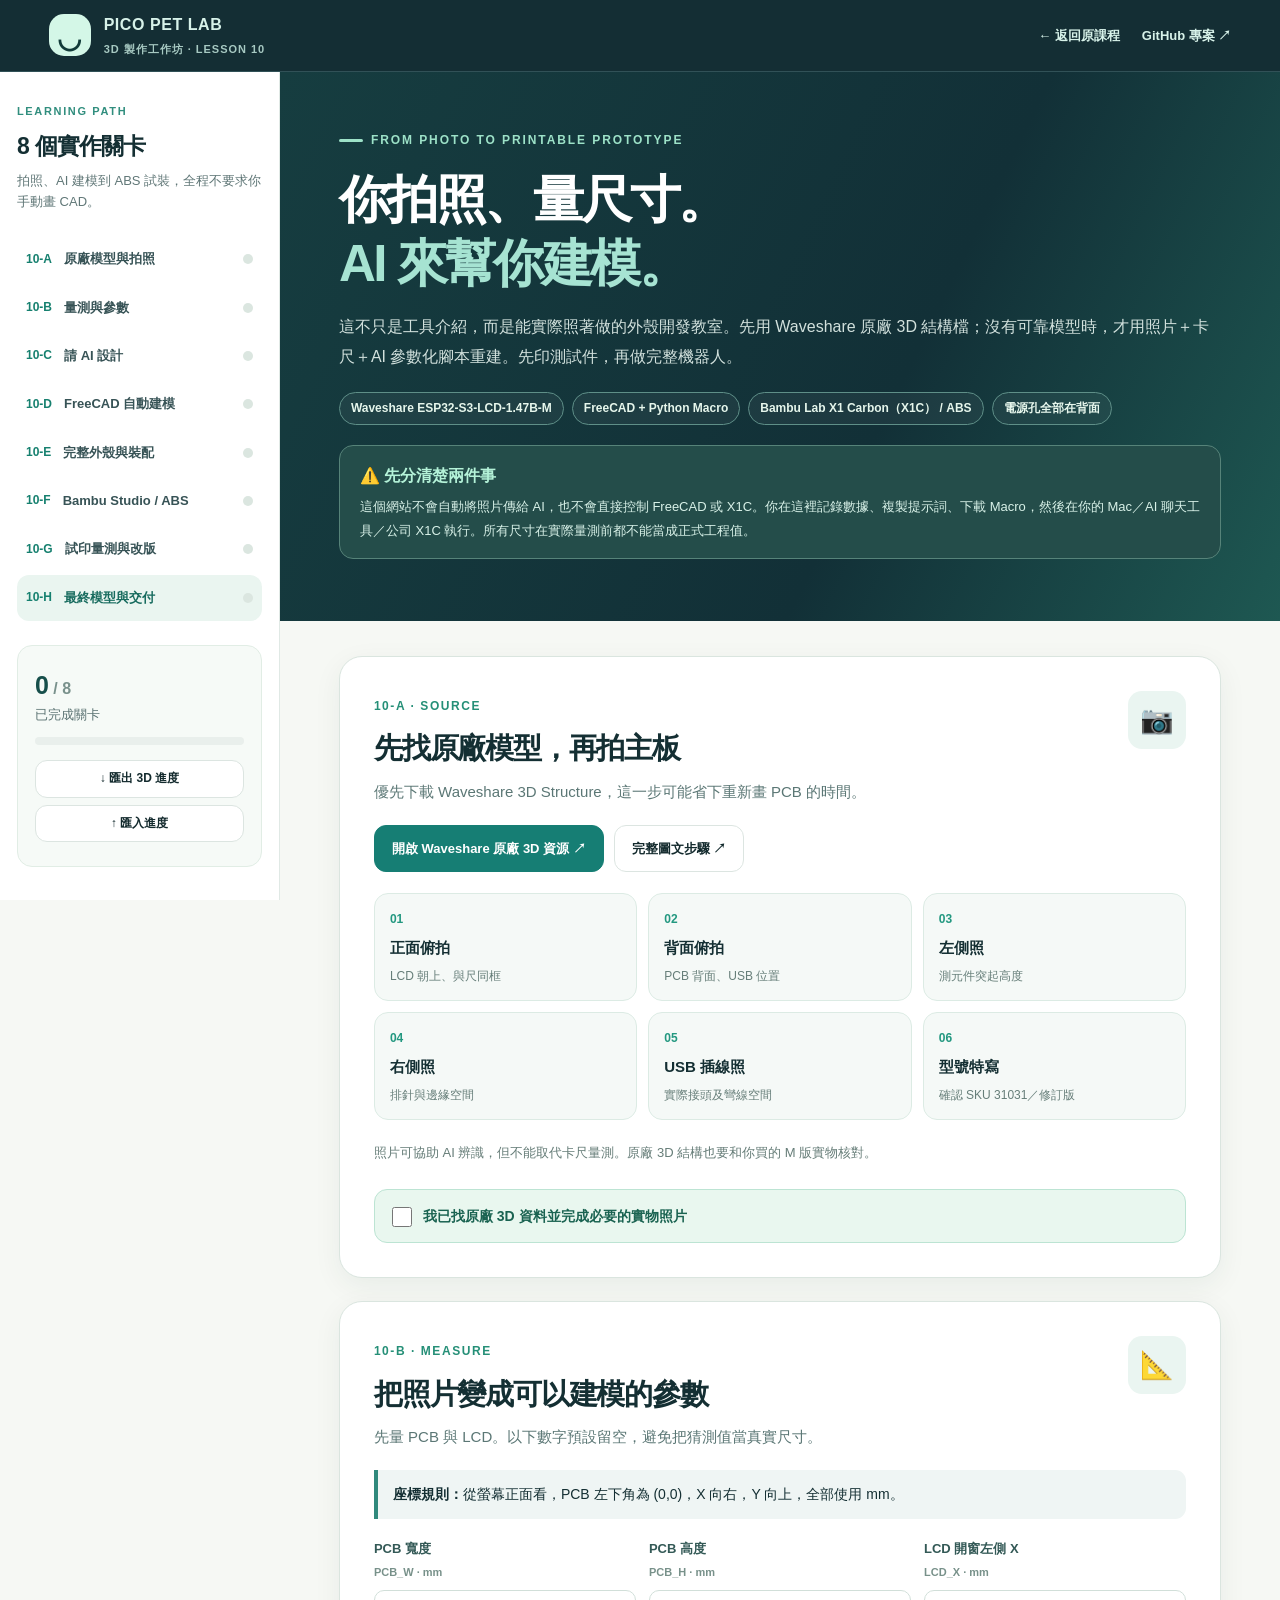
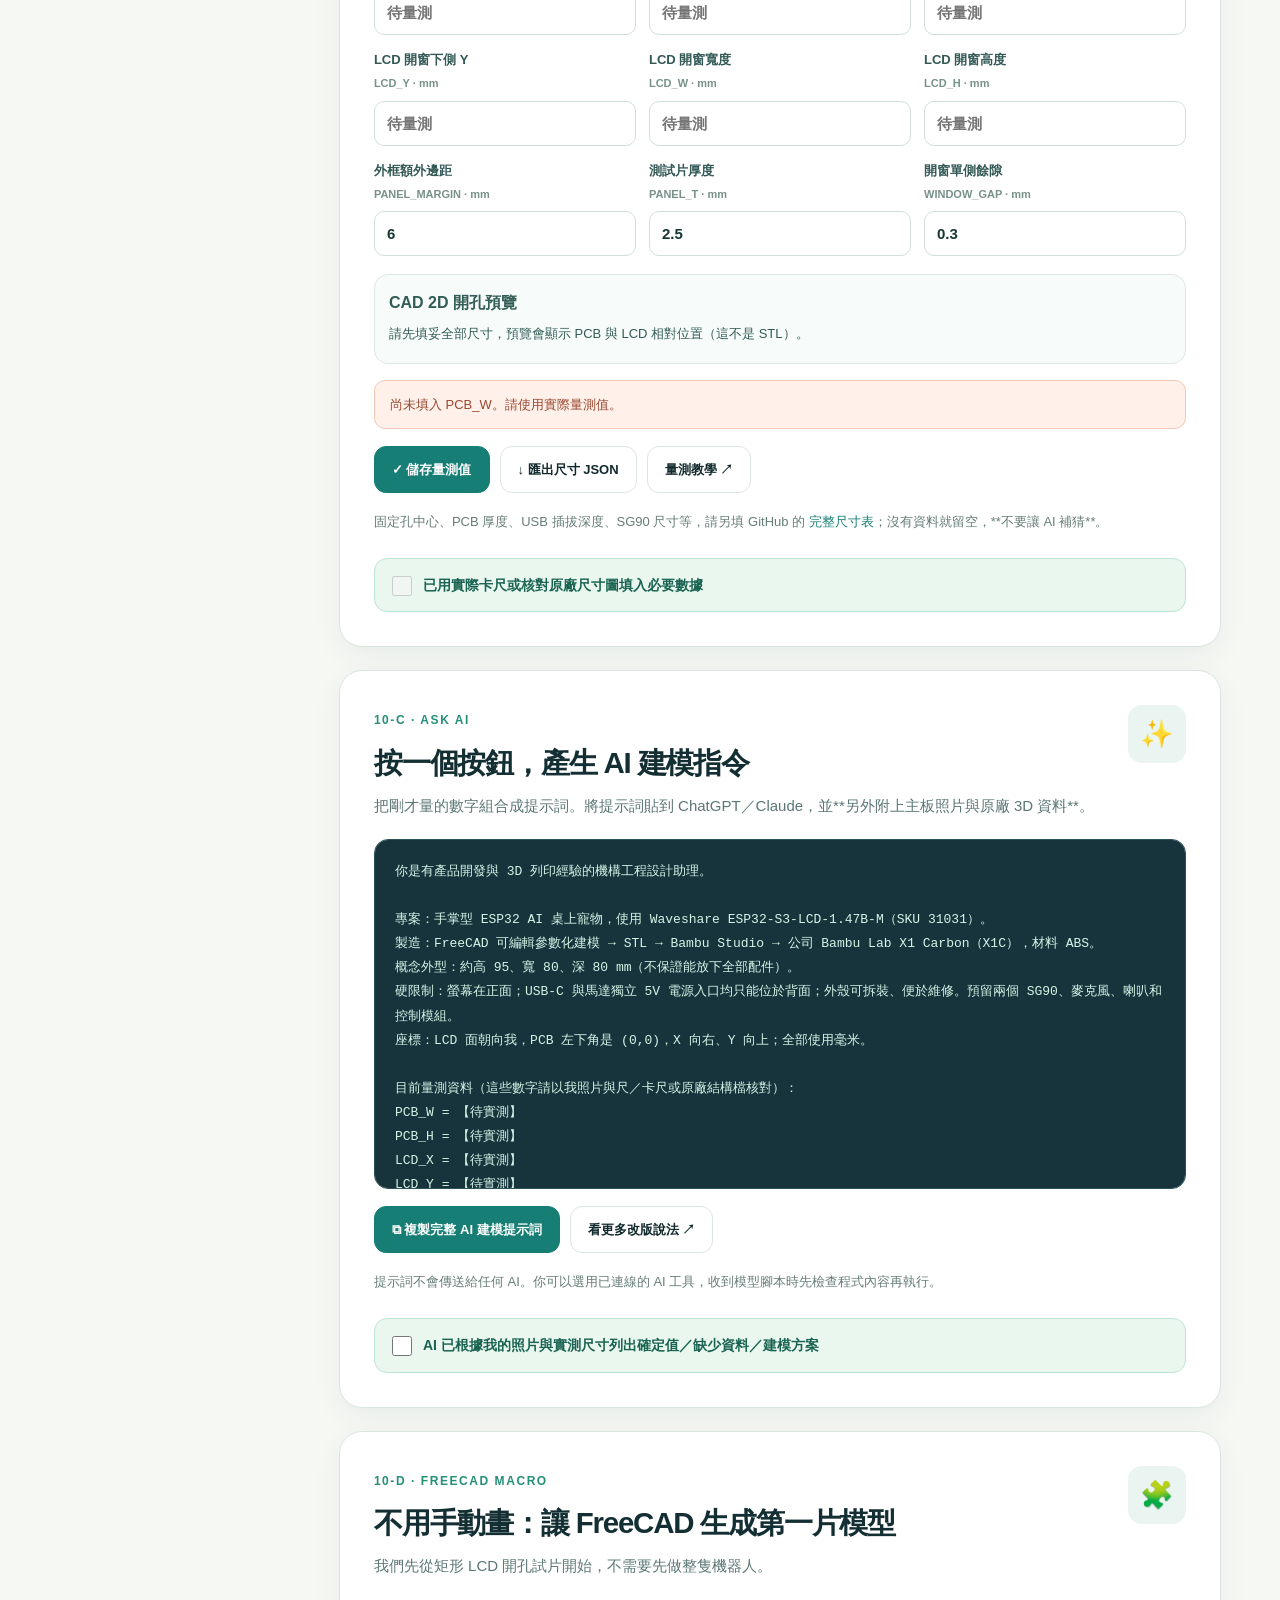
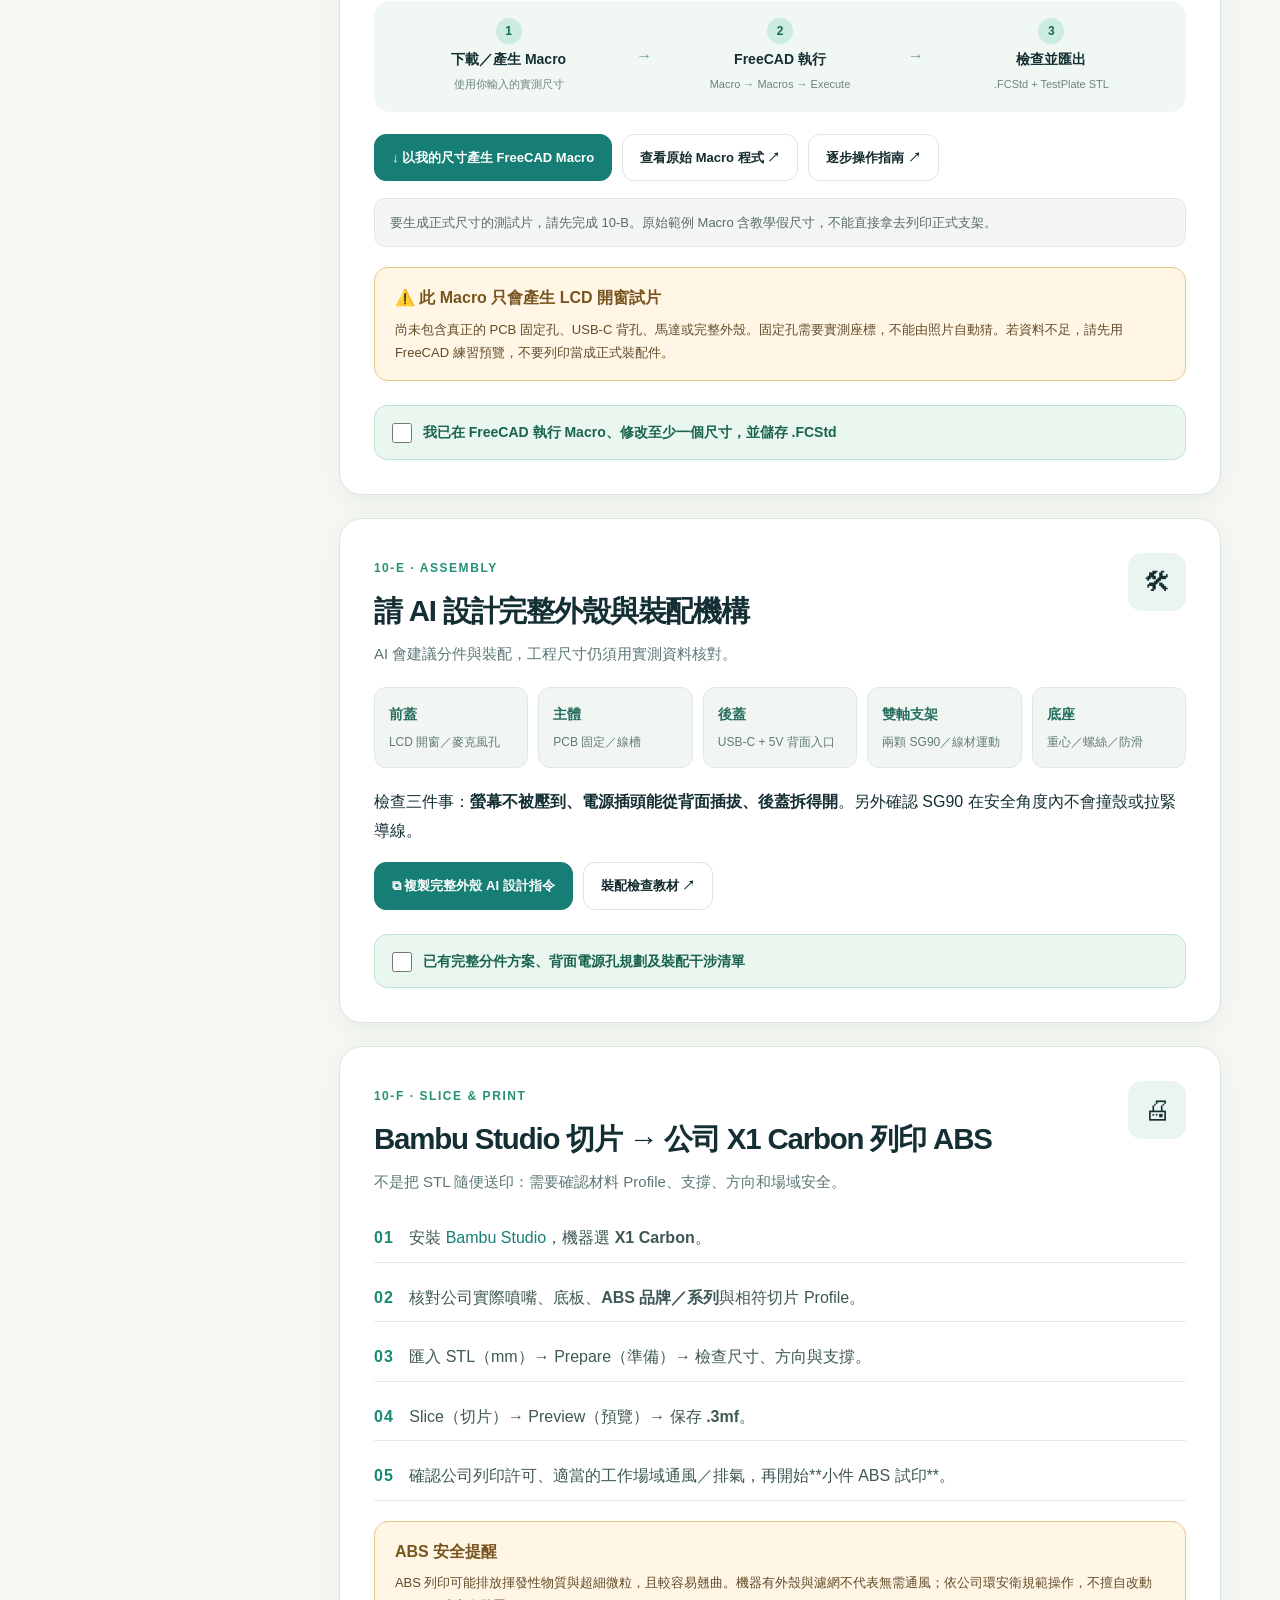
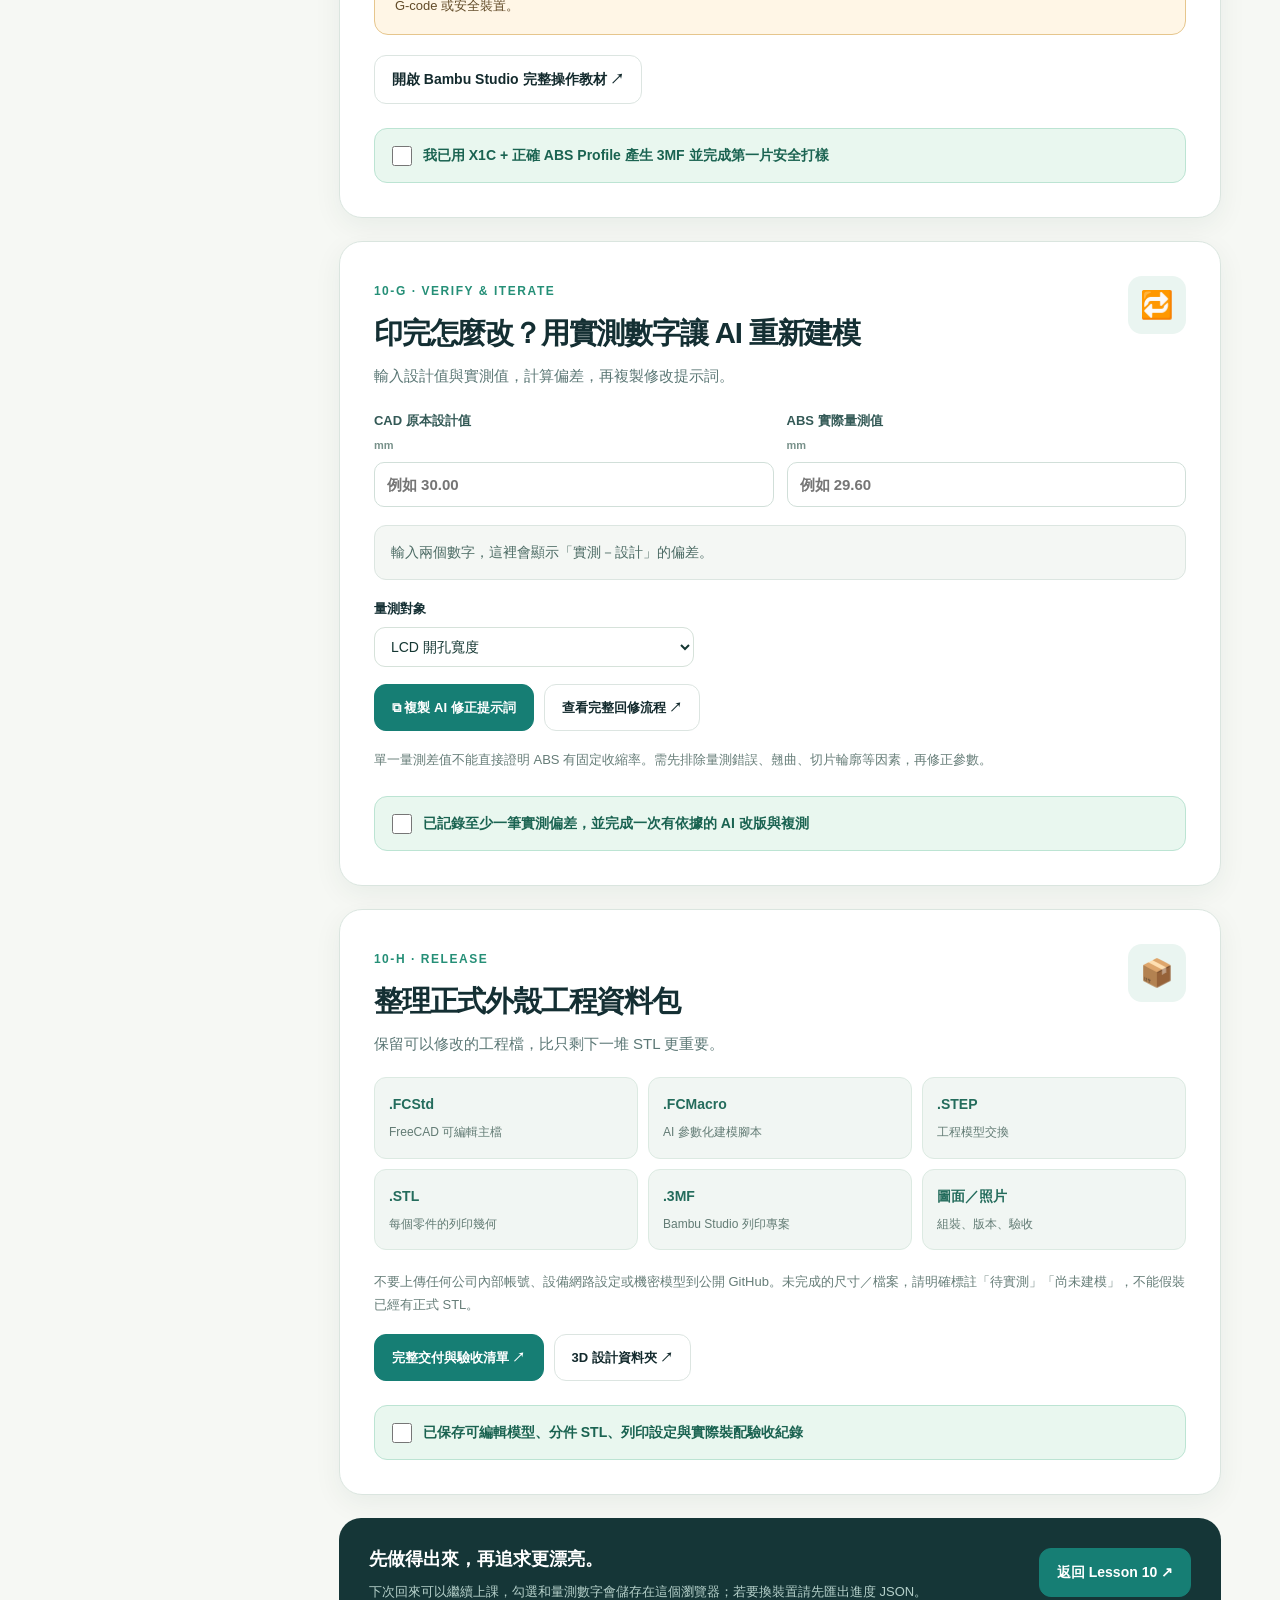
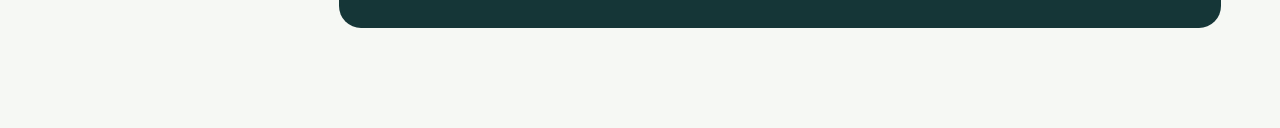
==== commit c6aa19f9: "chore(site): refresh X1 Carbon printer model in course pages" ====
--- a/3d-design/guide/index.html
+++ b/3d-design/guide/index.html
@@ -8,7 +8,7 @@
 <meta name="description" content="ESP32 AI 寵物 3D 外殼完整實作：照片、原廠模型、尺寸、AI 提示詞、FreeCAD Macro、ABS 試印與版本管理。">
 <link rel="stylesheet" href="../../assets/style.css?v=20261112-desktop-v2">
 <link rel="stylesheet" href="./guide.css?v=20261113-full3d-v1">
-<script defer src="./guide.js?v=20261113-full3d-v1"></script>
+<script defer src="./guide.js?v=20261116-x1c-v1"></script>
 </head>
 <body>
 <header class="workshop-top">
